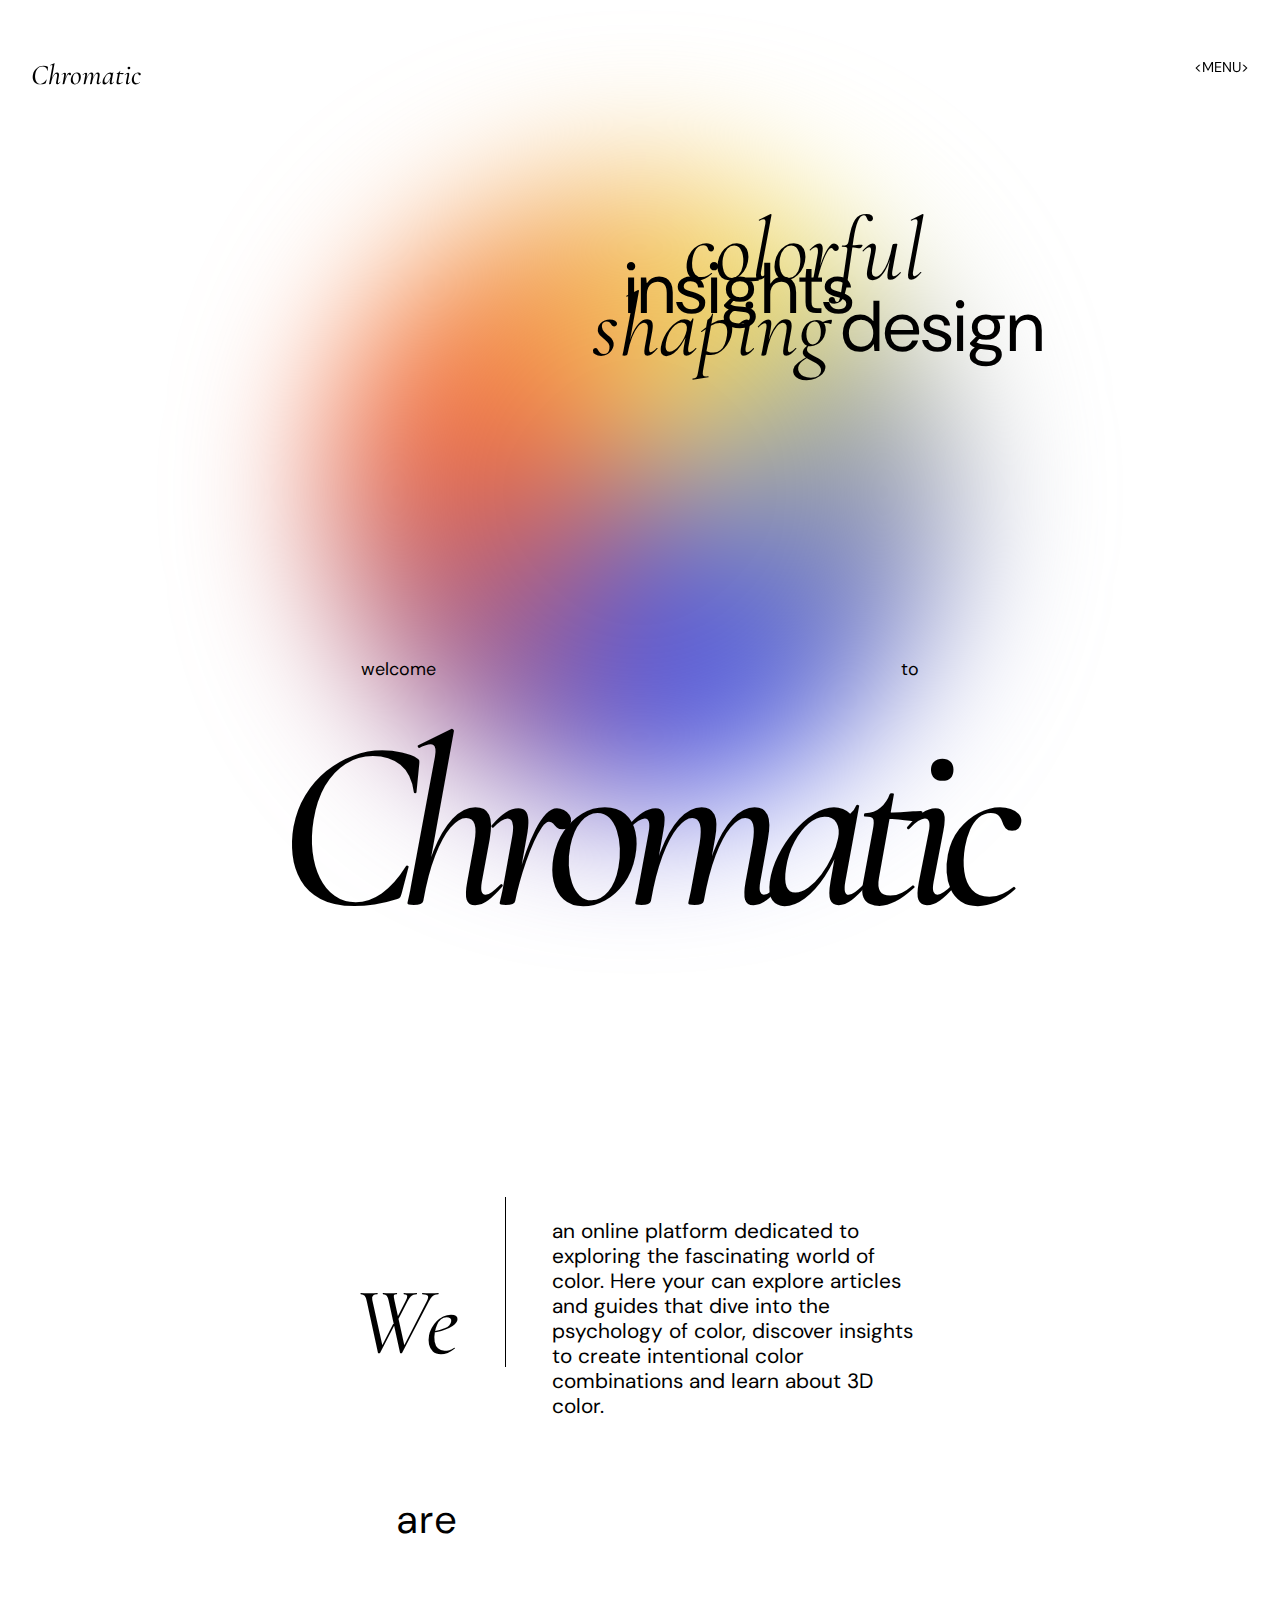
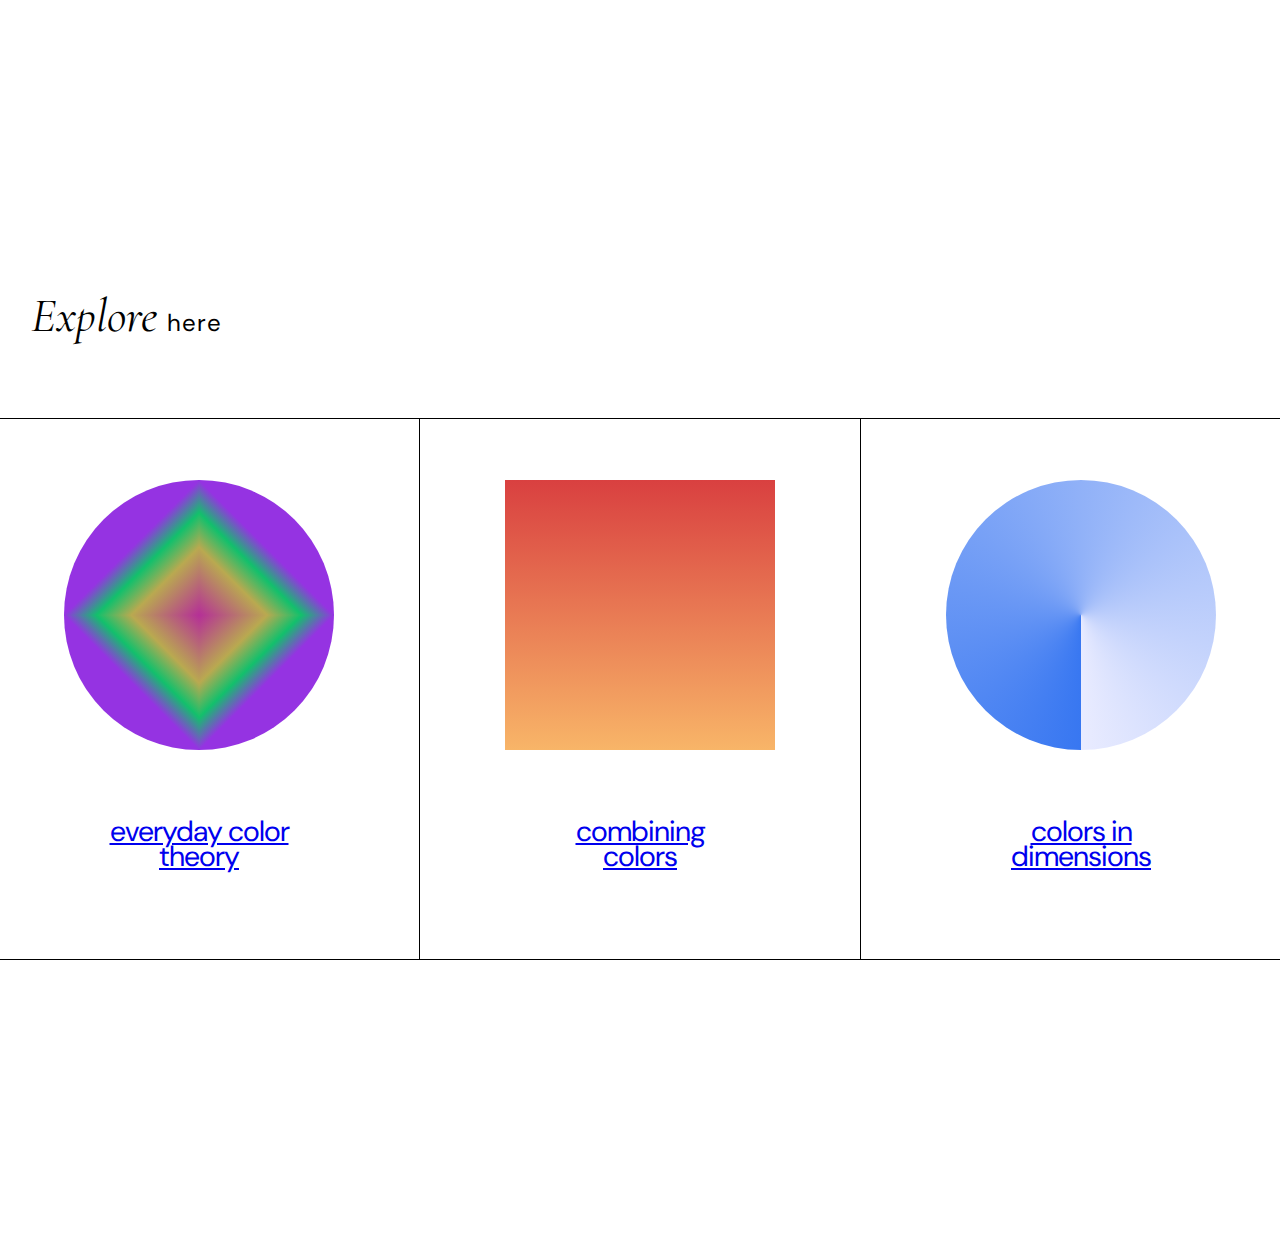
==== index.html @ 6d83342c "Second Article Styling & Fixing Names" ====
<!DOCTYPE html>
<html lang="en">
<head>
  <meta charset="UTF-8"/>
  <meta name="viewport" content="width=device-width, initial-scale=1"/>
  <link href="https://typography-interaction-2324.github.io/assets/reset.css" rel="stylesheet">
  <link href="style.css" rel="stylesheet"/>
  <title>Typography & Interaction</title>
</head>

<body>
	<main>
<!--STICKY HEADER-->	
		<header>
			<p>Chromatic</p>
<!--MENU BUTTON-->
			<p>&lt;MENU&gt;</p>
		</header>
<!--PAGE TITLE-->
		<h1>
    		<span>colorful</span>
    		<span>insights</span>
    		<span><span>shaping</span><span>design</span></span>
  		</h1>
<!--BACKGROUND DECORATION-->
		<section class="background-decoration">
			<div class="background-circle"></div>
		</section>
<!--BIG TITLE-->
		<div class="big-title">
			<p>welcome <span>to</span></p>
			<p>Chromatic</p>
		</div>
<!--PAGE INTRO-->
		<section class="intro-container">
  			<div class="intro-heading">
    			<p>We</p>
    			<p>are</p>
			</div>
  				<div class="intro-line"></div>
  			<div class="intro-text">
    			<p>an online platform dedicated to exploring the fascinating world of color. Here your can explore articles and guides that dive into the psychology of color, discover insights to create intentional color combinations and learn about 3D color.</p>
  			</div>
		</section>
<!--EXPLORE HERE-->
		<section>
			<div class="explore-heading">
				<p>Explore</p>
				<p>here</p>
			</div>
			<section class="article-big-box">
				<a href="read-theory.html">
				<div class="article-box">
					<div class="article1-decor"></div>
					<p>everyday color theory</p>
				</div>
				</a>
				<a href="read-combinations.html">
				<div class="article-box">
					<div class="article2-decor"></div>
					<p>combining colors</p>
				</div>
				</a>
				<a href="read-dimensions.html">
				<div class="article-box">
					<div class="article3-decor"></div>
					<p>colors in dimensions</p>
				</div>
				</a>
			</section>
		</section>
	</main>
</body>
</html>
---- style.css ----
@import url('https://fonts.googleapis.com/css2?family=Cormorant+Garamond:ital,wght@0,300;0,400;0,500;0,600;0,700;1,300;1,400;1,500;1,600;1,700&display=swap');
@import url('https://fonts.googleapis.com/css2?family=DM+Sans:ital,opsz,wght@0,9..40,300;0,9..40,400;0,9..40,500;0,9..40,600;1,9..40,300;1,9..40,400;1,9..40,500;1,9..40,600&display=swap');

/* VARIABLES */

/* FONT */
:root {
	--font-garamond: 'Cormorant Garamond', serif;
  --font-dm-sans: 'DM Sans', sans-serif;
}

/* FONT DETAILS */
:root {
  --black: #000;
  --headerfont-size: 3em;
  --smalltitle-font-size: 2.8em;
  --article-font-size: 1.8em;
}

/* MARGINS */
:root {
  --margin-top: 50px;
  --margin-bottom: 50px;
  --margin-left: 23px;
  --margin-right: 23px;
  }


/* HEADER ELEMENTS */
header{
  display: flex;
  justify-content: space-between;
  padding-top: 20px;
  padding-bottom: 20px;
  padding-left: var(--margin-left);
  padding-right: var(--margin-right);
  align-items: center;
  position: sticky;
  top: 0;
  z-index: 10000;
}

header p:first-child {
  font-family: var(--font-garamond);
  font-weight: 500;
  font-style: italic;
  font-size: calc(0.6 * var(--headerfont-size));
  margin-bottom: -5px;
}

header p:nth-child(2) {
  font-family: var(--font-dm-sans);
  font-weight: 400;
  font-size: calc(0.3 * var(--headerfont-size));
  margin-bottom: -5px;
}

/* SMALL TITLE */
h1{
  margin-top: calc(2.5 * var(--margin-top));
  padding-right: 18%;
  line-height: 38px;
}

h1 span {
  display: flex;
  flex-direction: row-reverse;
  justify-content: flex-start;
}

h1 span:nth-child(1){
  font-family: var(--font-garamond);
  font-weight: 400;
  font-style: italic;
  font-size: var(--smalltitle-font-size);
  margin-right: 120px;
}

h1 span:nth-child(2){
  font-family: var(--font-dm-sans);
  font-weight: 400;
  font-size: calc(0.8 * var(--smalltitle-font-size));
  margin-right: 190px;
}

h1 span:nth-child(3) {
  display: flex;
  align-items: center;
  flex-direction: row;
  justify-content: flex-end
}

h1 span:nth-child(3) span:nth-child(1){
  margin-right: 0px;
}

h1 span:nth-child(3) span:nth-child(2){
  margin-right: 0px;
  margin-left: 10px;
}

/* BACKGROUND DECORATION */
.background-decoration {
  display: flex;
  align-items: center;
  justify-content: center;
  margin-top: -190px;
}

.background-circle{
  background: conic-gradient(
    from 45deg at 50% 50%, 
    #BEC193,    
    #4A57E6,                
    #F36A3F,                             
    #F2F06D                 
  );
  height: 70vmin; 
  border-radius: 50%; 
  width: 70vmin;
  filter: blur(8vmin); 
  z-index: -100000;
}

/* BIG TITLE */
.big-title {
  display: flex;
  flex-direction: column;
  align-items: center;
  justify-content: center;
  margin-top: -150px;
}

.big-title p {
  font-family: var(--font-dm-sans);
  font-weight: 400;
  font-size: calc(0.4 * var(--smalltitle-font-size));
  text-align: center; 
  margin: 0;
}

.big-title p:nth-child(1) {
  letter-spacing: 0px;
  margin-left: 0; 
}

.big-title p span {
  margin-left: 460px; 
}

.big-title p:nth-child(2) {
  font-family: var(--font-garamond);
  font-weight: 500;
  font-style: italic;
  letter-spacing: -20px; 
  font-size: calc(5 * var(--headerfont-size)); 
  text-align: center; 
}

/* PAGE INTRO */

.intro-container {
  display: flex;
  flex-direction: row;
  align-items: flex-start;
  justify-content: center;
  margin-top: calc(4.5 * var(--margin-top));
  margin-bottom: calc(5 * var(--margin-top));
}

.intro-heading {
  display: flex;
  justify-content: center;
  flex-direction: column;
  align-items: flex-end;
  line-height: 60px;
}

.intro-heading p:nth-child(1) {
  font-family: var(--font-garamond);
  font-weight: 400;
  font-style: italic;
  font-size: 6em;
}

.intro-heading p:nth-child(2) {
  font-family: var(--font-dm-sans);
  font-weight: 400;
  font-size: 2.5em;
  letter-spacing: 3px;
}

.intro-line {
  border-left: 1px solid black;
  height: 170px; 
  margin-left: calc(2 * var(--margin-left)); 
}

.intro-text {
  font-family: var(--font-dm-sans);
  font-weight: 400;
  font-size: 1.3em;
  line-height: 25px;
  margin-left: calc(2 * var(--margin-left)); 
  width: 376px;
}

/* EXPLORE HERE */

.explore-heading {
  display: flex;
  justify-content: flex-start;
  flex-direction: row;
  align-items: baseline;
  margin-left: var(--margin-left);
}

.explore-heading p:nth-child(1) {
  font-family: var(--font-garamond);
  font-weight: 400;
  font-style: italic;
  font-size: 3em;
}

.explore-heading p:nth-child(2) {
  font-family: var(--font-dm-sans);
  font-weight: 400;
  font-size: 1.5em;
  letter-spacing: 1px;
  padding-left: 10px;
}


/* ARTICLE BOXES */

.article-big-box{
  display: flex; 
  flex-direction: row; 
  align-items: center; 
  justify-content: center;
  margin-top: calc(0.5 * var(--margin-top));
  margin-bottom: calc(5.5 * var(--margin-top));
}

.article-box {
  display: flex; 
  flex-direction: column; 
  align-items: center; 
  justify-content: center;
  text-align: center;
  padding: 20px;
  width: 400px;
  height: 500px;
  overflow: hidden;
  border: 1px solid #000;
  border-left: none;
}

a:nth-child(1) .article-box {
  border-left: 1px solid #000;
}

.article-box p {
  font-family: var(--font-dm-sans);
  font-weight: 400;
  font-size: var(--article-font-size);
  letter-spacing: -1px;
  line-height: 25px;
  width: 50%;
  padding-top: 40px;
}

.article-box:hover {
  background-color: #000000; 
  z-index: -1000000;
}
.article-box:hover p {
  color: white;
}

.article1-decor{
  background:
  linear-gradient(to bottom right,#B52F97 0%, #B9A950 25.23%, #12C06C 38%, #9533E2 50%) bottom right,
  linear-gradient(to bottom left, #B52F97 0%, #B9A950 25.23%, #12C06C 38%, #9533E2 50%) bottom left,
  linear-gradient(to top left,    #B52F97 0%, #B9A950 25.23%, #12C06C 38%, #9533E2 50%) top left,
  linear-gradient(to top right,   #B52F97 0%, #B9A950 25.23%, #12C06C 38%, #9533E2 50%) top right;        
  height: 30vmin; 
  width: 30vmin;
  border-radius: 50%; 
  background-size:50.1% 50.1%;
  background-repeat:no-repeat;
}

.article2-decor{
  background:
  linear-gradient(to bottom, #D94040, #f8b568);       
  height: 30vmin; 
  width: 30vmin;
}

.article3-decor{
  background: conic-gradient(
    from 180deg at 50% 50%, 
    #3877F1,                                
    #949fff34                 
  );     
  height: 30vmin; 
  width: 30vmin;
  border-radius: 50%; 
}
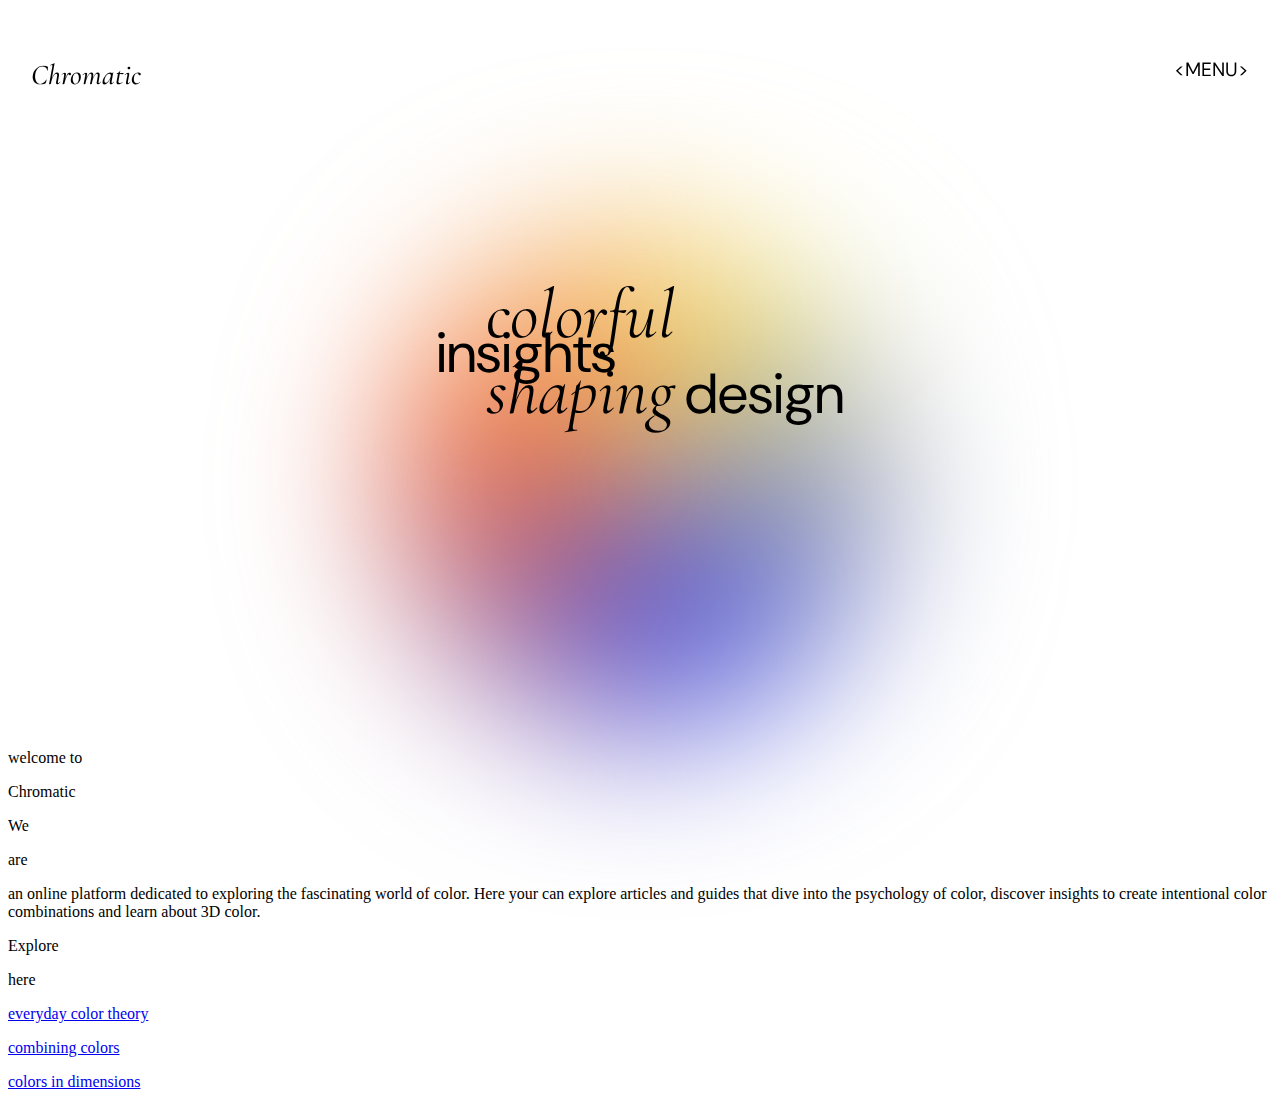
==== commit bf853b45: "Mobile Homepage Circle" ====
--- a/index.html
+++ b/index.html
@@ -5,6 +5,7 @@
   <meta name="viewport" content="width=device-width, initial-scale=1"/>
   <link href="https://typography-interaction-2324.github.io/assets/reset.css" rel="stylesheet">
   <link href="style.css" rel="stylesheet"/>
+  <link href="website-common.css" rel="stylesheet"/>
   <title>Typography & Interaction</title>
 </head>
 
@@ -18,9 +19,11 @@
 		</header>
 <!--PAGE TITLE-->
 		<h1>
-    		<span>colorful</span>
-    		<span>insights</span>
-    		<span><span>shaping</span><span>design</span></span>
+			<div class="smalltitle-container">
+    		<span class="text-colorful">colorful</span>
+    		<span class="text-insights">insights</span>
+    		<span><span class="text-shaping">shaping</span><span class="text-design">design</span></span>
+			</div>
   		</h1>
 <!--BACKGROUND DECORATION-->
 		<section class="background-decoration">
--- a/style.css
+++ b/style.css
@@ -1,6 +1,3 @@
-@import url('https://fonts.googleapis.com/css2?family=Cormorant+Garamond:ital,wght@0,300;0,400;0,500;0,600;0,700;1,300;1,400;1,500;1,600;1,700&display=swap');
-@import url('https://fonts.googleapis.com/css2?family=DM+Sans:ital,opsz,wght@0,9..40,300;0,9..40,400;0,9..40,500;0,9..40,600;1,9..40,300;1,9..40,400;1,9..40,500;1,9..40,600&display=swap');
-
 /* VARIABLES */
 
 /* FONT */
@@ -11,9 +8,7 @@
 
 /* FONT DETAILS */
 :root {
-  --black: #000;
-  --headerfont-size: 3em;
-  --smalltitle-font-size: 2.8em;
+  --smalltitle-font-size: 2.2em;
   --article-font-size: 1.8em;
 }
 
@@ -26,85 +21,46 @@
   }
 
 
-/* HEADER ELEMENTS */
-header{
+/* WEBSITE TITLE */
+h1{
   display: flex;
-  justify-content: space-between;
-  padding-top: 20px;
-  padding-bottom: 20px;
-  padding-left: var(--margin-left);
-  padding-right: var(--margin-right);
+  flex-direction: column;
+  margin-top: 15%;
+  line-height: 38px;
   align-items: center;
-  position: sticky;
-  top: 0;
-  z-index: 10000;
 }
 
-header p:first-child {
-  font-family: var(--font-garamond);
-  font-weight: 500;
-  font-style: italic;
-  font-size: calc(0.6 * var(--headerfont-size));
-  margin-bottom: -5px;
-}
-
-header p:nth-child(2) {
-  font-family: var(--font-dm-sans);
-  font-weight: 400;
-  font-size: calc(0.3 * var(--headerfont-size));
-  margin-bottom: -5px;
-}
-
-/* SMALL TITLE */
-h1{
-  margin-top: calc(2.5 * var(--margin-top));
-  padding-right: 18%;
-  line-height: 38px;
-}
-
-h1 span {
+.smalltitle-container {
   display: flex;
-  flex-direction: row-reverse;
+  flex-direction: column;
   justify-content: flex-start;
 }
 
-h1 span:nth-child(1){
+.text-colorful, .text-shaping{
   font-family: var(--font-garamond);
   font-weight: 400;
   font-style: italic;
   font-size: var(--smalltitle-font-size);
-  margin-right: 120px;
+  margin-left: 50px;
 }
 
-h1 span:nth-child(2){
+.text-insights, .text-design{
   font-family: var(--font-dm-sans);
   font-weight: 400;
   font-size: calc(0.8 * var(--smalltitle-font-size));
-  margin-right: 190px;
 }
 
-h1 span:nth-child(3) {
-  display: flex;
-  align-items: center;
-  flex-direction: row;
-  justify-content: flex-end
+.text-design{
+  margin-left: 10px;
 }
 
-h1 span:nth-child(3) span:nth-child(1){
-  margin-right: 0px;
-}
-
-h1 span:nth-child(3) span:nth-child(2){
-  margin-right: 0px;
-  margin-left: 10px;
-}
 
 /* BACKGROUND DECORATION */
 .background-decoration {
   display: flex;
   align-items: center;
   justify-content: center;
-  margin-top: -190px;
+  margin-top: -210px;
 }
 
 .background-circle{
@@ -115,196 +71,20 @@
     #F36A3F,                             
     #F2F06D                 
   );
-  height: 70vmin; 
+  width: clamp(300px,70vw,500px);
+  height: clamp(300px,70vw,500px); 
   border-radius: 50%; 
-  width: 70vmin;
-  filter: blur(8vmin); 
+  filter: blur(9vmin); 
   z-index: -100000;
+
+  animation: rotate 7s linear infinite;
 }
 
-/* BIG TITLE */
-.big-title {
-  display: flex;
-  flex-direction: column;
-  align-items: center;
-  justify-content: center;
-  margin-top: -150px;
+@keyframes rotate {
+  from {
+    transform: rotate(0deg);
+  }
+  to {
+    transform: rotate(360deg);
+  }
 }
-
-.big-title p {
-  font-family: var(--font-dm-sans);
-  font-weight: 400;
-  font-size: calc(0.4 * var(--smalltitle-font-size));
-  text-align: center; 
-  margin: 0;
-}
-
-.big-title p:nth-child(1) {
-  letter-spacing: 0px;
-  margin-left: 0; 
-}
-
-.big-title p span {
-  margin-left: 460px; 
-}
-
-.big-title p:nth-child(2) {
-  font-family: var(--font-garamond);
-  font-weight: 500;
-  font-style: italic;
-  letter-spacing: -20px; 
-  font-size: calc(5 * var(--headerfont-size)); 
-  text-align: center; 
-}
-
-/* PAGE INTRO */
-
-.intro-container {
-  display: flex;
-  flex-direction: row;
-  align-items: flex-start;
-  justify-content: center;
-  margin-top: calc(4.5 * var(--margin-top));
-  margin-bottom: calc(5 * var(--margin-top));
-}
-
-.intro-heading {
-  display: flex;
-  justify-content: center;
-  flex-direction: column;
-  align-items: flex-end;
-  line-height: 60px;
-}
-
-.intro-heading p:nth-child(1) {
-  font-family: var(--font-garamond);
-  font-weight: 400;
-  font-style: italic;
-  font-size: 6em;
-}
-
-.intro-heading p:nth-child(2) {
-  font-family: var(--font-dm-sans);
-  font-weight: 400;
-  font-size: 2.5em;
-  letter-spacing: 3px;
-}
-
-.intro-line {
-  border-left: 1px solid black;
-  height: 170px; 
-  margin-left: calc(2 * var(--margin-left)); 
-}
-
-.intro-text {
-  font-family: var(--font-dm-sans);
-  font-weight: 400;
-  font-size: 1.3em;
-  line-height: 25px;
-  margin-left: calc(2 * var(--margin-left)); 
-  width: 376px;
-}
-
-/* EXPLORE HERE */
-
-.explore-heading {
-  display: flex;
-  justify-content: flex-start;
-  flex-direction: row;
-  align-items: baseline;
-  margin-left: var(--margin-left);
-}
-
-.explore-heading p:nth-child(1) {
-  font-family: var(--font-garamond);
-  font-weight: 400;
-  font-style: italic;
-  font-size: 3em;
-}
-
-.explore-heading p:nth-child(2) {
-  font-family: var(--font-dm-sans);
-  font-weight: 400;
-  font-size: 1.5em;
-  letter-spacing: 1px;
-  padding-left: 10px;
-}
-
-
-/* ARTICLE BOXES */
-
-.article-big-box{
-  display: flex; 
-  flex-direction: row; 
-  align-items: center; 
-  justify-content: center;
-  margin-top: calc(0.5 * var(--margin-top));
-  margin-bottom: calc(5.5 * var(--margin-top));
-}
-
-.article-box {
-  display: flex; 
-  flex-direction: column; 
-  align-items: center; 
-  justify-content: center;
-  text-align: center;
-  padding: 20px;
-  width: 400px;
-  height: 500px;
-  overflow: hidden;
-  border: 1px solid #000;
-  border-left: none;
-}
-
-a:nth-child(1) .article-box {
-  border-left: 1px solid #000;
-}
-
-.article-box p {
-  font-family: var(--font-dm-sans);
-  font-weight: 400;
-  font-size: var(--article-font-size);
-  letter-spacing: -1px;
-  line-height: 25px;
-  width: 50%;
-  padding-top: 40px;
-}
-
-.article-box:hover {
-  background-color: #000000; 
-  z-index: -1000000;
-}
-.article-box:hover p {
-  color: white;
-}
-
-.article1-decor{
-  background:
-  linear-gradient(to bottom right,#B52F97 0%, #B9A950 25.23%, #12C06C 38%, #9533E2 50%) bottom right,
-  linear-gradient(to bottom left, #B52F97 0%, #B9A950 25.23%, #12C06C 38%, #9533E2 50%) bottom left,
-  linear-gradient(to top left,    #B52F97 0%, #B9A950 25.23%, #12C06C 38%, #9533E2 50%) top left,
-  linear-gradient(to top right,   #B52F97 0%, #B9A950 25.23%, #12C06C 38%, #9533E2 50%) top right;        
-  height: 30vmin; 
-  width: 30vmin;
-  border-radius: 50%; 
-  background-size:50.1% 50.1%;
-  background-repeat:no-repeat;
-}
-
-.article2-decor{
-  background:
-  linear-gradient(to bottom, #D94040, #f8b568);       
-  height: 30vmin; 
-  width: 30vmin;
-}
-
-.article3-decor{
-  background: conic-gradient(
-    from 180deg at 50% 50%, 
-    #3877F1,                                
-    #949fff34                 
-  );     
-  height: 30vmin; 
-  width: 30vmin;
-  border-radius: 50%; 
-}--- a/website-common.css
+++ b/website-common.css
@@ -0,0 +1,60 @@
+@import url('https://fonts.googleapis.com/css2?family=Cormorant+Garamond:ital,wght@0,300;0,400;0,500;0,600;0,700;1,300;1,400;1,500;1,600;1,700&display=swap');
+@import url('https://fonts.googleapis.com/css2?family=DM+Sans:ital,opsz,wght@0,9..40,300;0,9..40,400;0,9..40,500;0,9..40,600;1,9..40,300;1,9..40,400;1,9..40,500;1,9..40,600&display=swap');
+
+
+/* FONT */
+:root {
+	--font-garamond: 'Cormorant Garamond', serif;
+  --font-dm-sans: 'DM Sans', sans-serif;
+}
+
+/* MARGINS */
+:root {
+	--headerfont-size: 2.5em;
+  --margin-left: 23px;
+  --margin-right: 23px;
+}
+  
+  
+/* HEADER ELEMENTS */
+header{
+  display: flex;
+  justify-content: space-between;
+  padding-top: 20px;
+  padding-bottom: 20px;
+  padding-left: var(--margin-left);
+  padding-right: var(--margin-right);
+  align-items: center;
+  position: sticky;
+  top: 0;
+  z-index: 10000;
+}
+  
+header p:first-child {
+  font-family: var(--font-garamond);
+  font-weight: 500;
+  font-style: italic;
+  font-size: calc(0.6 * var(--headerfont-size));
+  margin-bottom: -5px;
+}
+  
+header p:nth-child(2) {
+  font-family: var(--font-dm-sans);
+  font-weight: 400;
+  font-size: calc(0.4 * var(--headerfont-size));
+  margin-bottom: -5px;
+}
+
+
+
+
+
+
+/* 850PX */
+@media screen and (min-width: 850px) {
+
+	:root {
+	--headerfont-size: 3em;
+	}
+
+}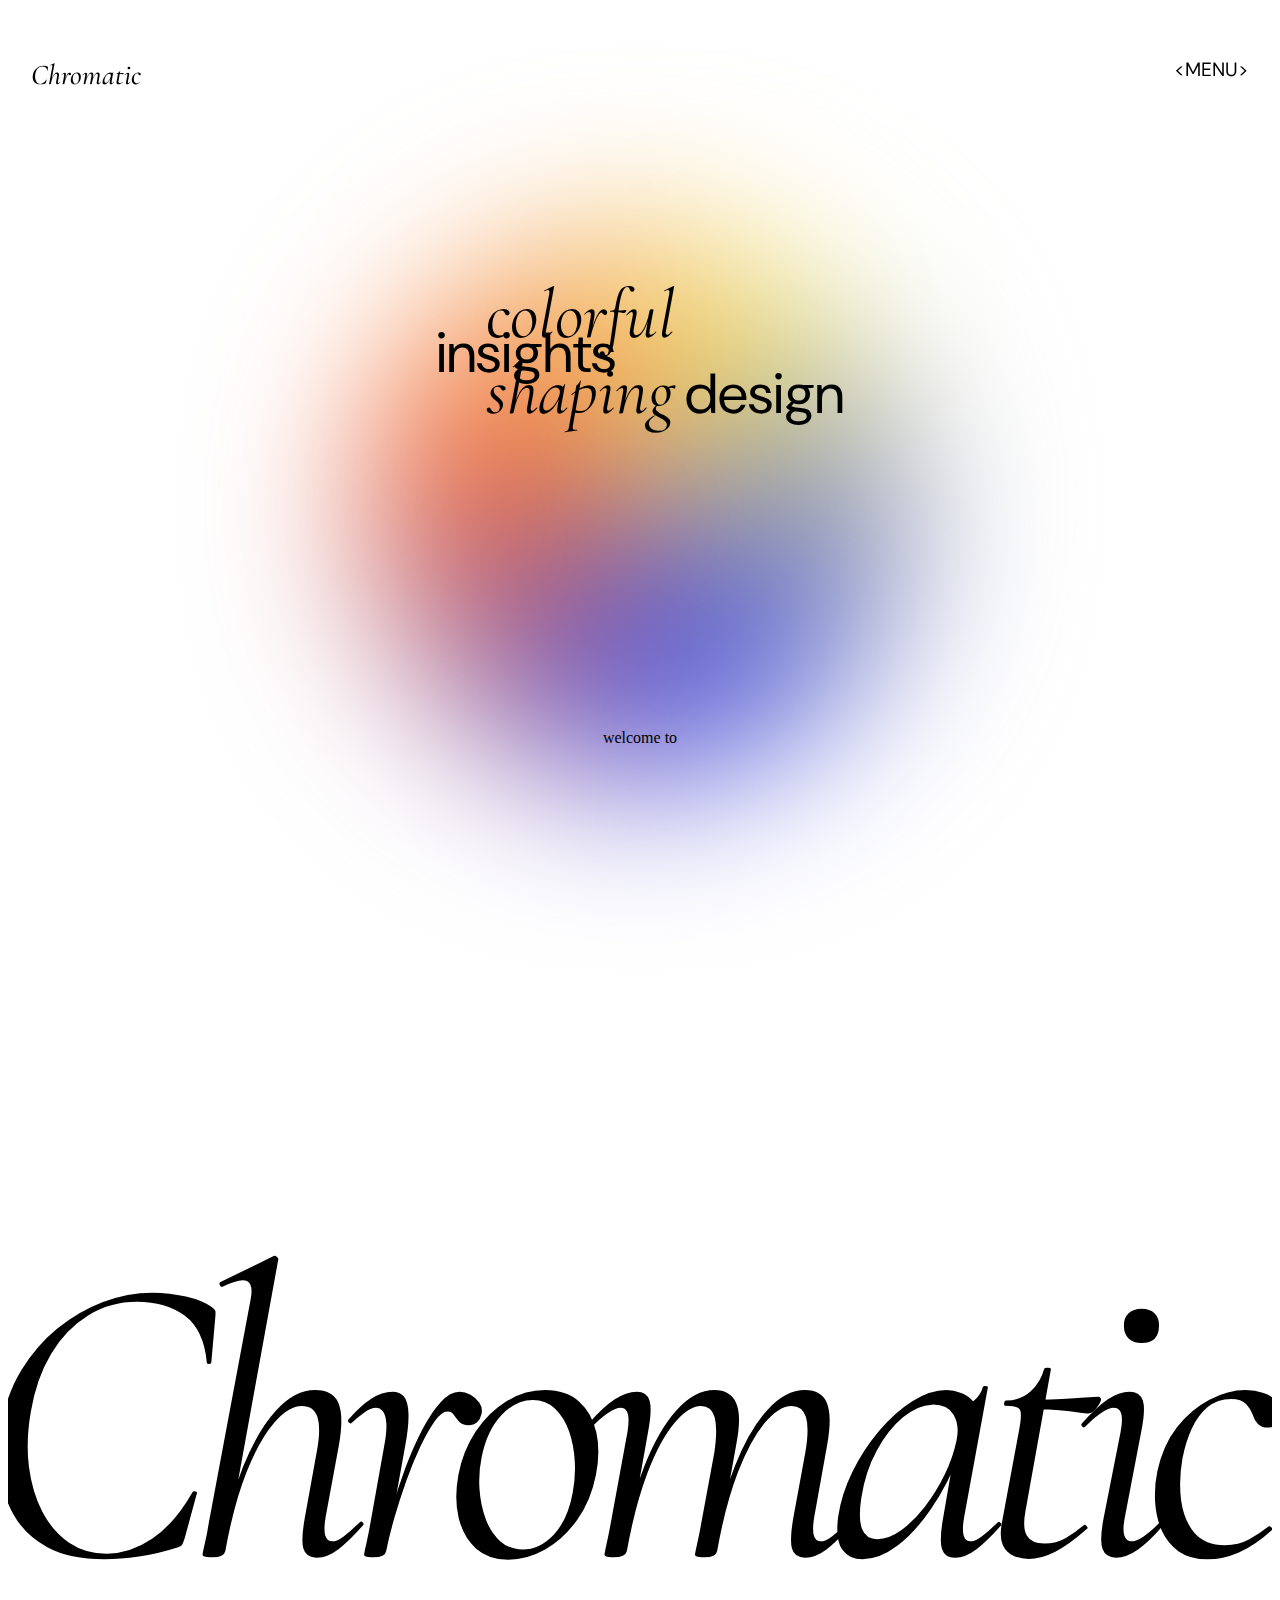
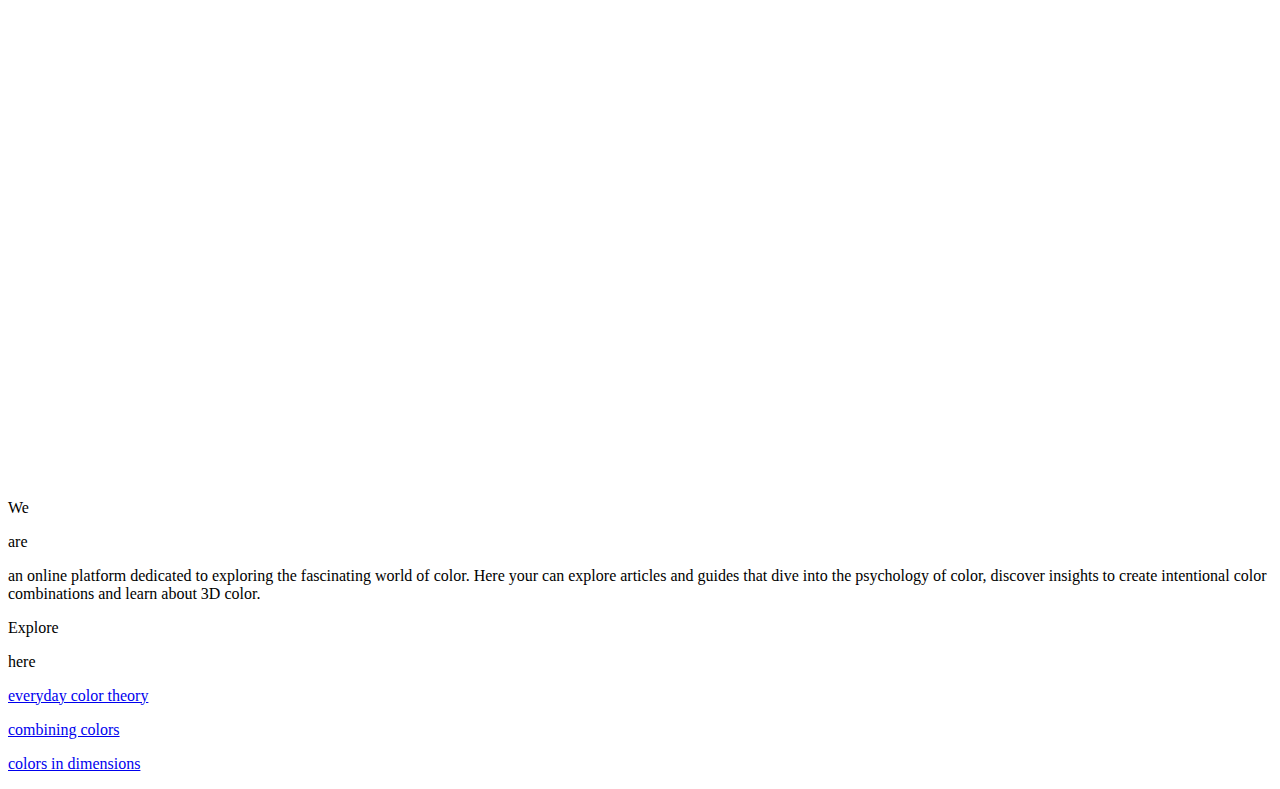
==== commit 4eb7bd10: "Big Title Homepage Responsive" ====
--- a/index.html
+++ b/index.html
@@ -30,9 +30,9 @@
 			<div class="background-circle"></div>
 		</section>
 <!--BIG TITLE-->
-		<div class="big-title">
+		<div class="big-title-container">
 			<p>welcome <span>to</span></p>
-			<p>Chromatic</p>
+			<p class="big-title">Chromatic</p>
 		</div>
 <!--PAGE INTRO-->
 		<section class="intro-container">
--- a/style.css
+++ b/style.css
@@ -18,6 +18,8 @@
   --margin-bottom: 50px;
   --margin-left: 23px;
   --margin-right: 23px;
+  --circle-margin-top: -210px;
+  --bigtitle-margin-top: -70px;
   }
 
 
@@ -60,7 +62,7 @@
   display: flex;
   align-items: center;
   justify-content: center;
-  margin-top: -210px;
+  margin-top: var(--circle-margin-top);
 }
 
 .background-circle{
@@ -71,8 +73,8 @@
     #F36A3F,                             
     #F2F06D                 
   );
-  width: clamp(300px,70vw,500px);
-  height: clamp(300px,70vw,500px); 
+  width: clamp(300px,70vw,550px);
+  height: clamp(300px,70vw,550px); 
   border-radius: 50%; 
   filter: blur(9vmin); 
   z-index: -100000;
@@ -88,3 +90,40 @@
     transform: rotate(360deg);
   }
 }
+
+/* BIG TITLE */
+.big-title-container {
+  display: flex;
+  flex-direction: column;
+  align-items: center;
+  justify-content: center;
+  overflow: hidden;
+  margin-top: var(--bigtitle-margin-top);
+}
+
+/* .big-title p {
+  font-family: var(--font-dm-sans);
+  font-weight: 400;
+  font-size: calc(0.4 * var(--smalltitle-font-size));
+  text-align: center; 
+  margin: 0;
+}
+
+.big-title p:nth-child(1) {
+  letter-spacing: 0px;
+  margin-left: 0; 
+}
+
+.big-title p span {
+  margin-left: 460px; 
+} */
+
+.big-title {
+  font-family: var(--font-garamond);
+  font-weight: 400;
+  font-style: italic;
+  font-size: 32.1vw;
+  letter-spacing: -0.07em;
+  text-align: center; 
+  text-indent: -0.12em;
+}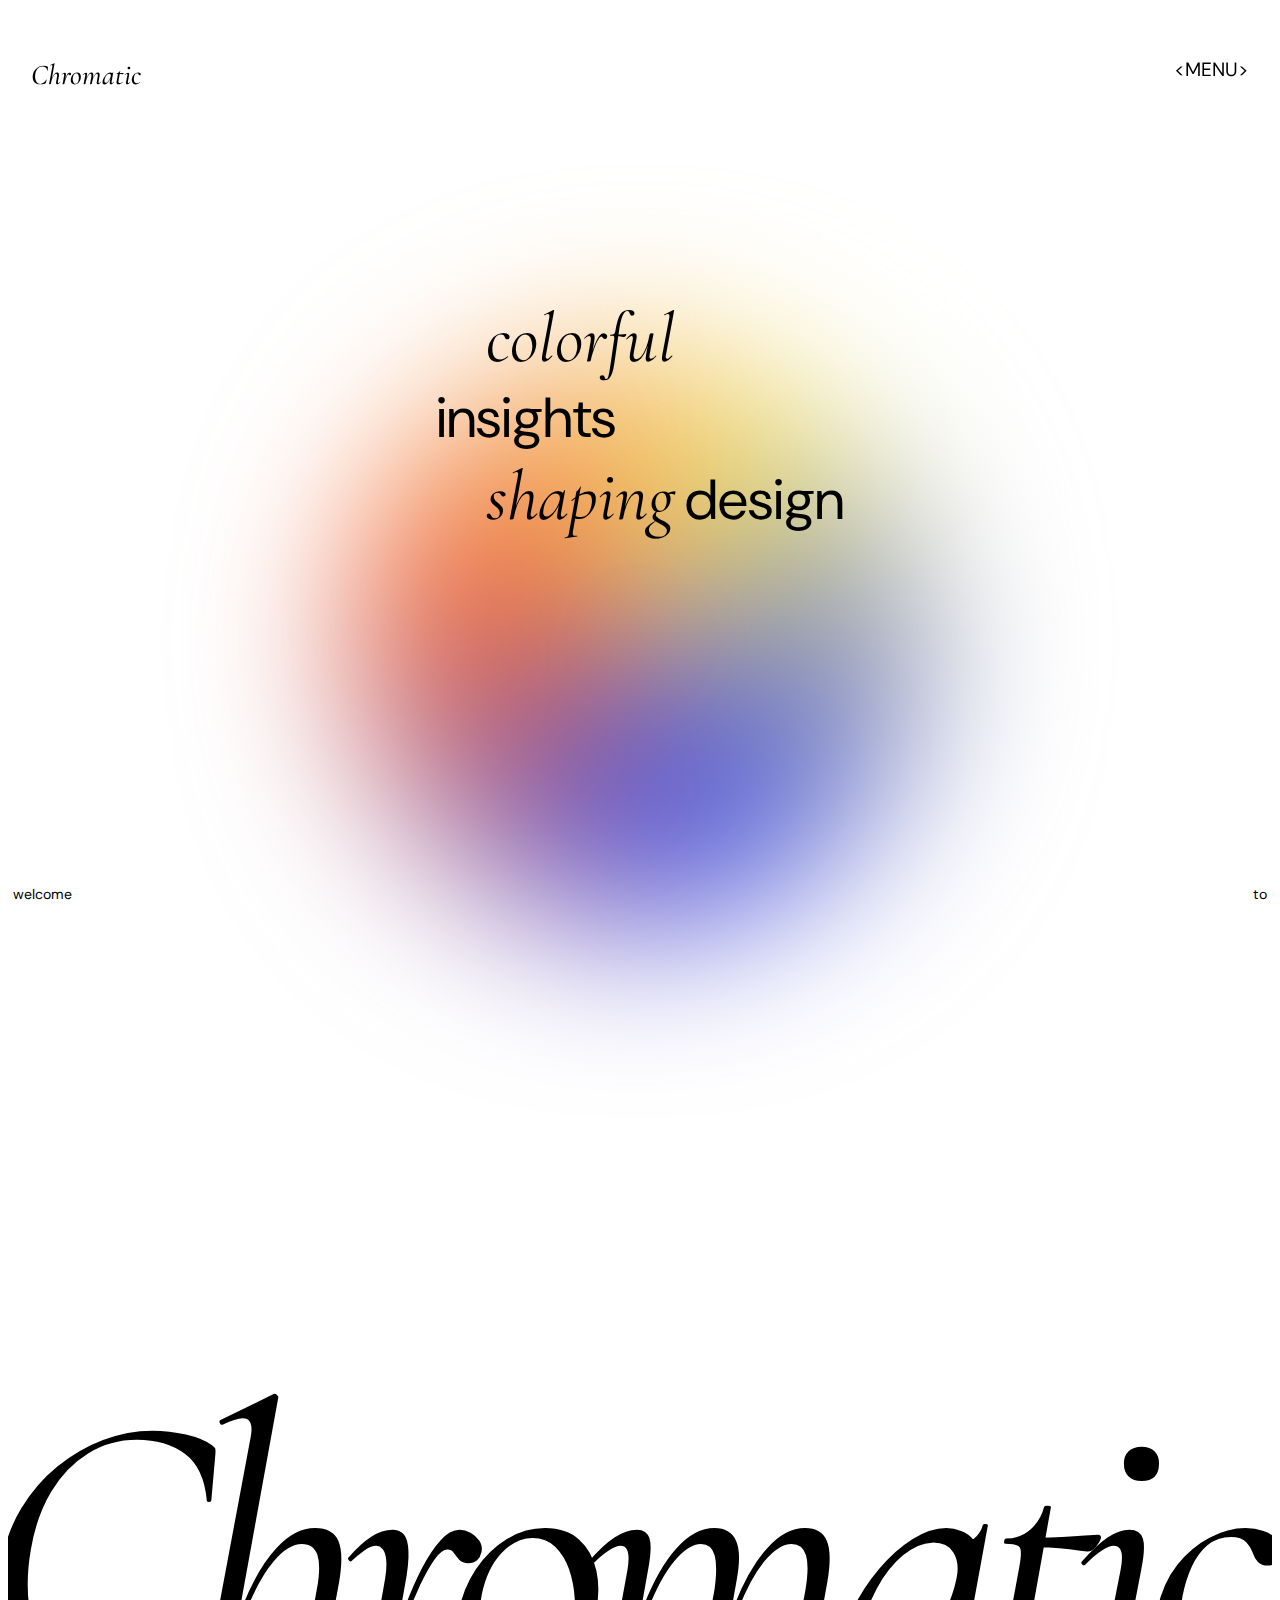
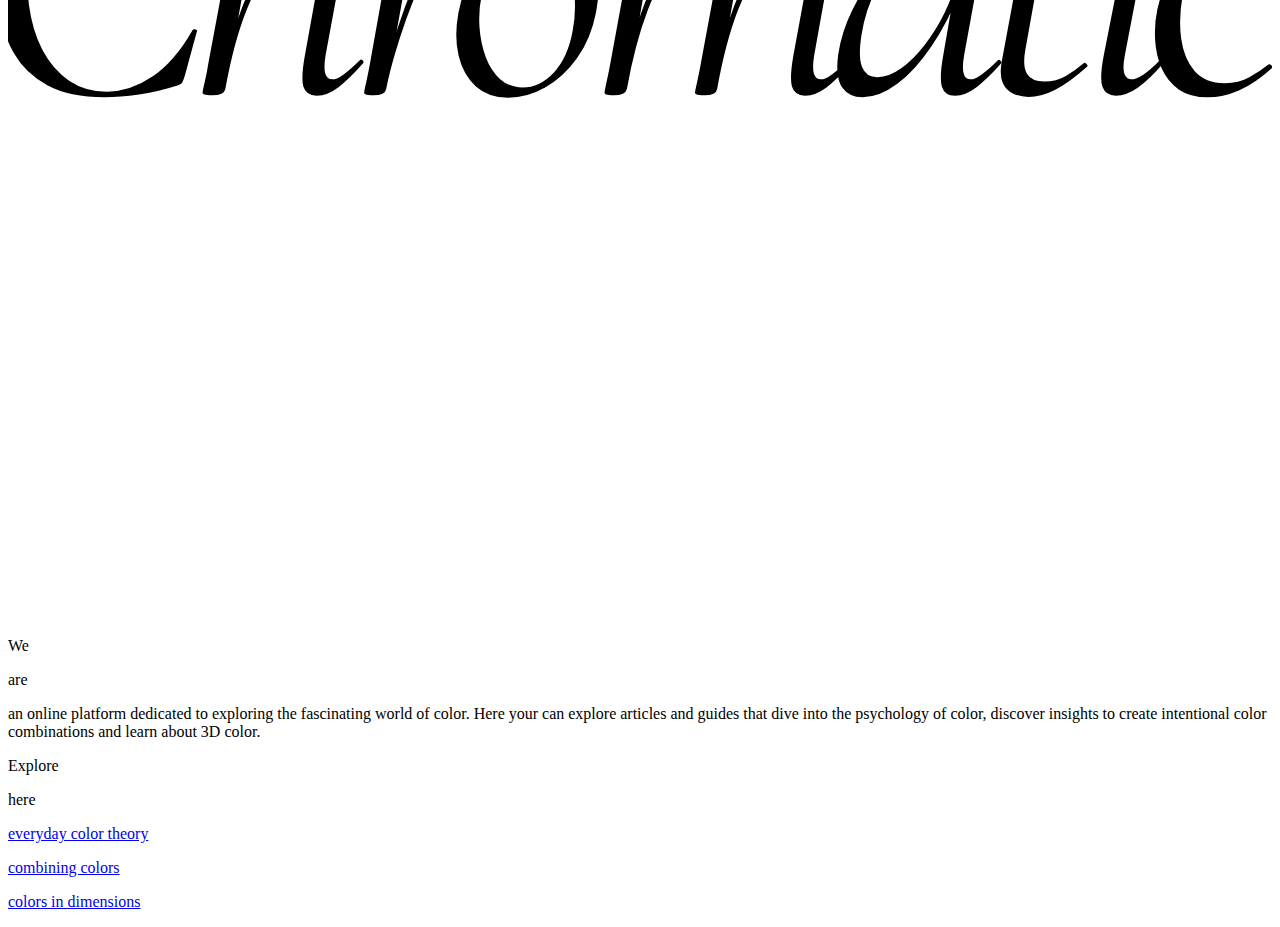
==== commit bafb1455: "Title Update" ====
--- a/index.html
+++ b/index.html
@@ -31,7 +31,10 @@
 		</section>
 <!--BIG TITLE-->
 		<div class="big-title-container">
-			<p>welcome <span>to</span></p>
+			<div class="sub-text">
+				<p>welcome</p>
+				<p>to</p>
+			</div>
 			<p class="big-title">Chromatic</p>
 		</div>
 <!--PAGE INTRO-->
--- a/style.css
+++ b/style.css
@@ -19,7 +19,7 @@
   --margin-left: 23px;
   --margin-right: 23px;
   --circle-margin-top: -210px;
-  --bigtitle-margin-top: -70px;
+  --bigtitle-margin-top: -60px;
   }
 
 
@@ -28,7 +28,6 @@
   display: flex;
   flex-direction: column;
   margin-top: 15%;
-  line-height: 38px;
   align-items: center;
 }
 
@@ -73,8 +72,8 @@
     #F36A3F,                             
     #F2F06D                 
   );
-  width: clamp(300px,70vw,550px);
-  height: clamp(300px,70vw,550px); 
+  width: clamp(300px,70vw,580px);
+  height: clamp(300px,70vw,580px); 
   border-radius: 50%; 
   filter: blur(9vmin); 
   z-index: -100000;
@@ -95,28 +94,10 @@
 .big-title-container {
   display: flex;
   flex-direction: column;
-  align-items: center;
   justify-content: center;
   overflow: hidden;
   margin-top: var(--bigtitle-margin-top);
 }
-
-/* .big-title p {
-  font-family: var(--font-dm-sans);
-  font-weight: 400;
-  font-size: calc(0.4 * var(--smalltitle-font-size));
-  text-align: center; 
-  margin: 0;
-}
-
-.big-title p:nth-child(1) {
-  letter-spacing: 0px;
-  margin-left: 0; 
-}
-
-.big-title p span {
-  margin-left: 460px; 
-} */
 
 .big-title {
   font-family: var(--font-garamond);
@@ -126,4 +107,15 @@
   letter-spacing: -0.07em;
   text-align: center; 
   text-indent: -0.12em;
+}
+
+.sub-text {
+  display: flex;
+  justify-content: space-between;
+  font-family: var(--font-dm-sans);
+  font-weight: 400;
+  font-size: calc(0.4 * var(--smalltitle-font-size));
+  margin-bottom: -16px;
+  margin-left: 5px;
+  margin-right: 5px;
 }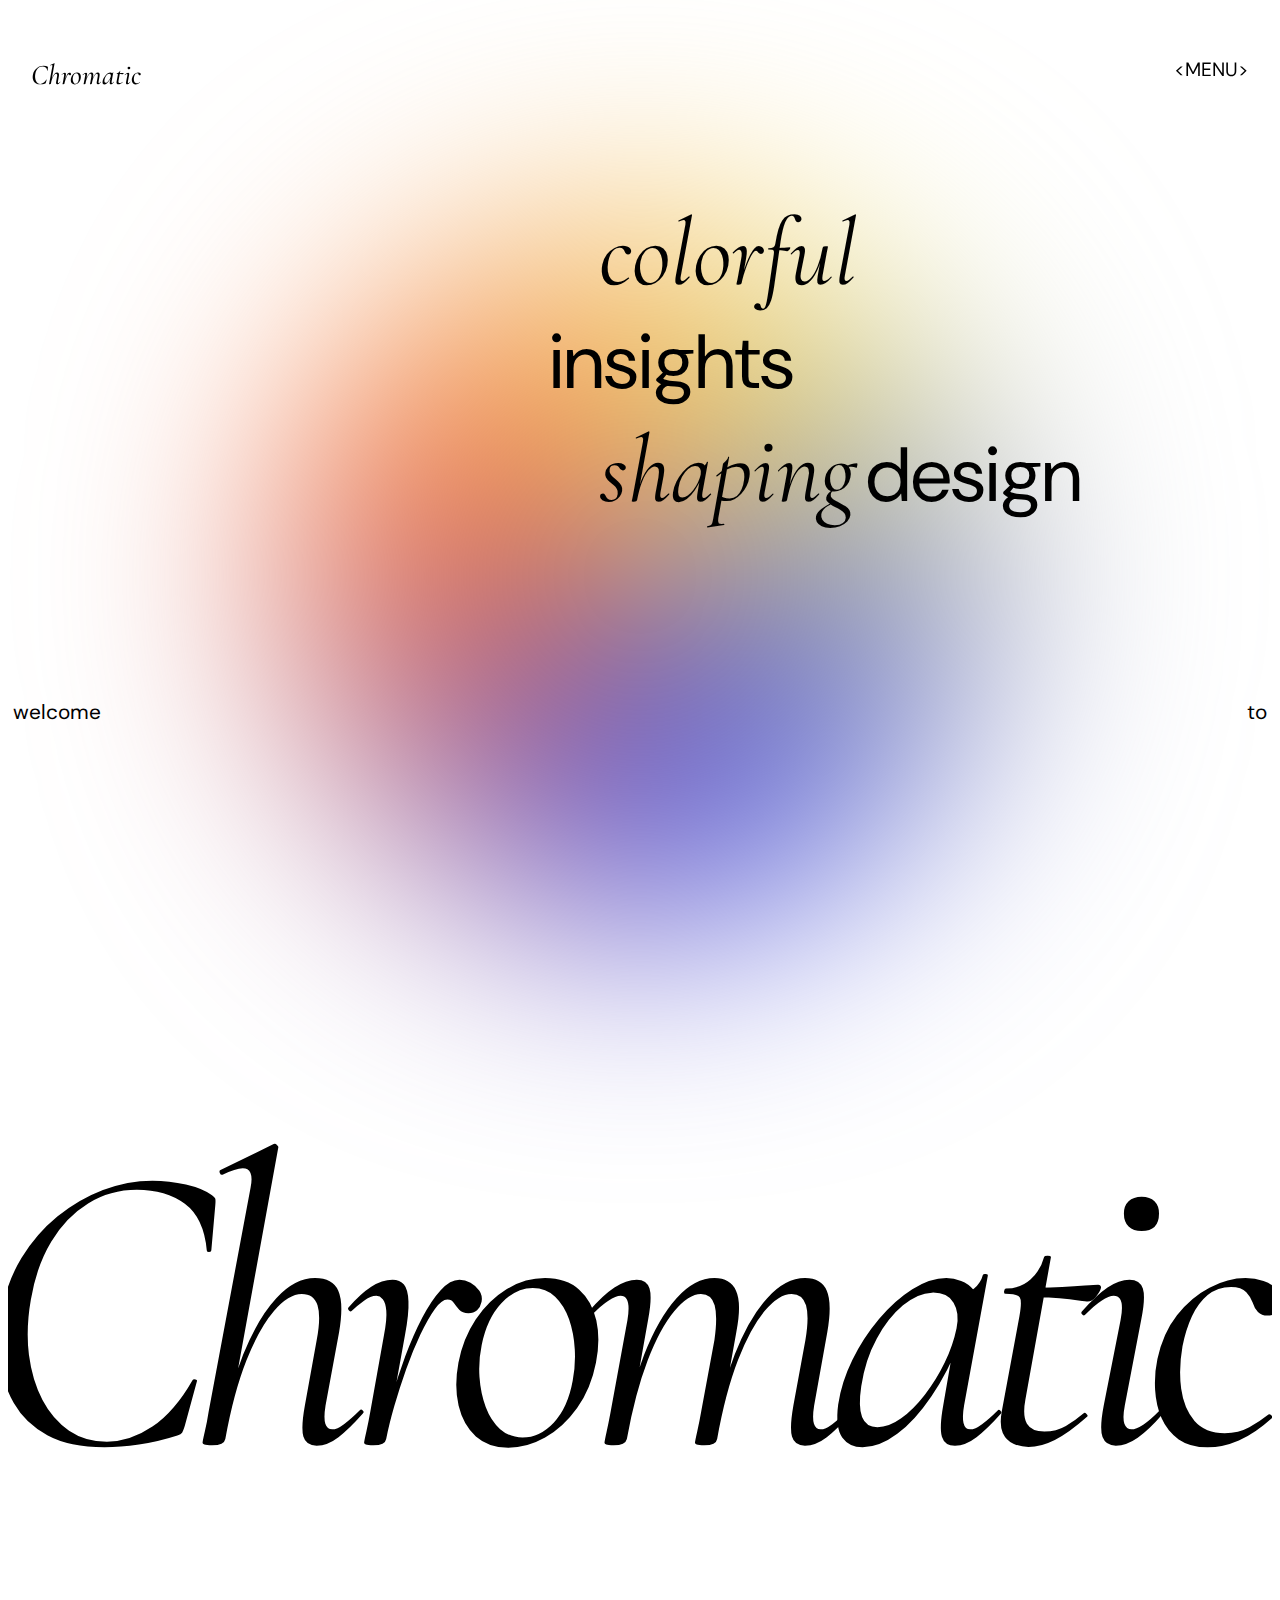
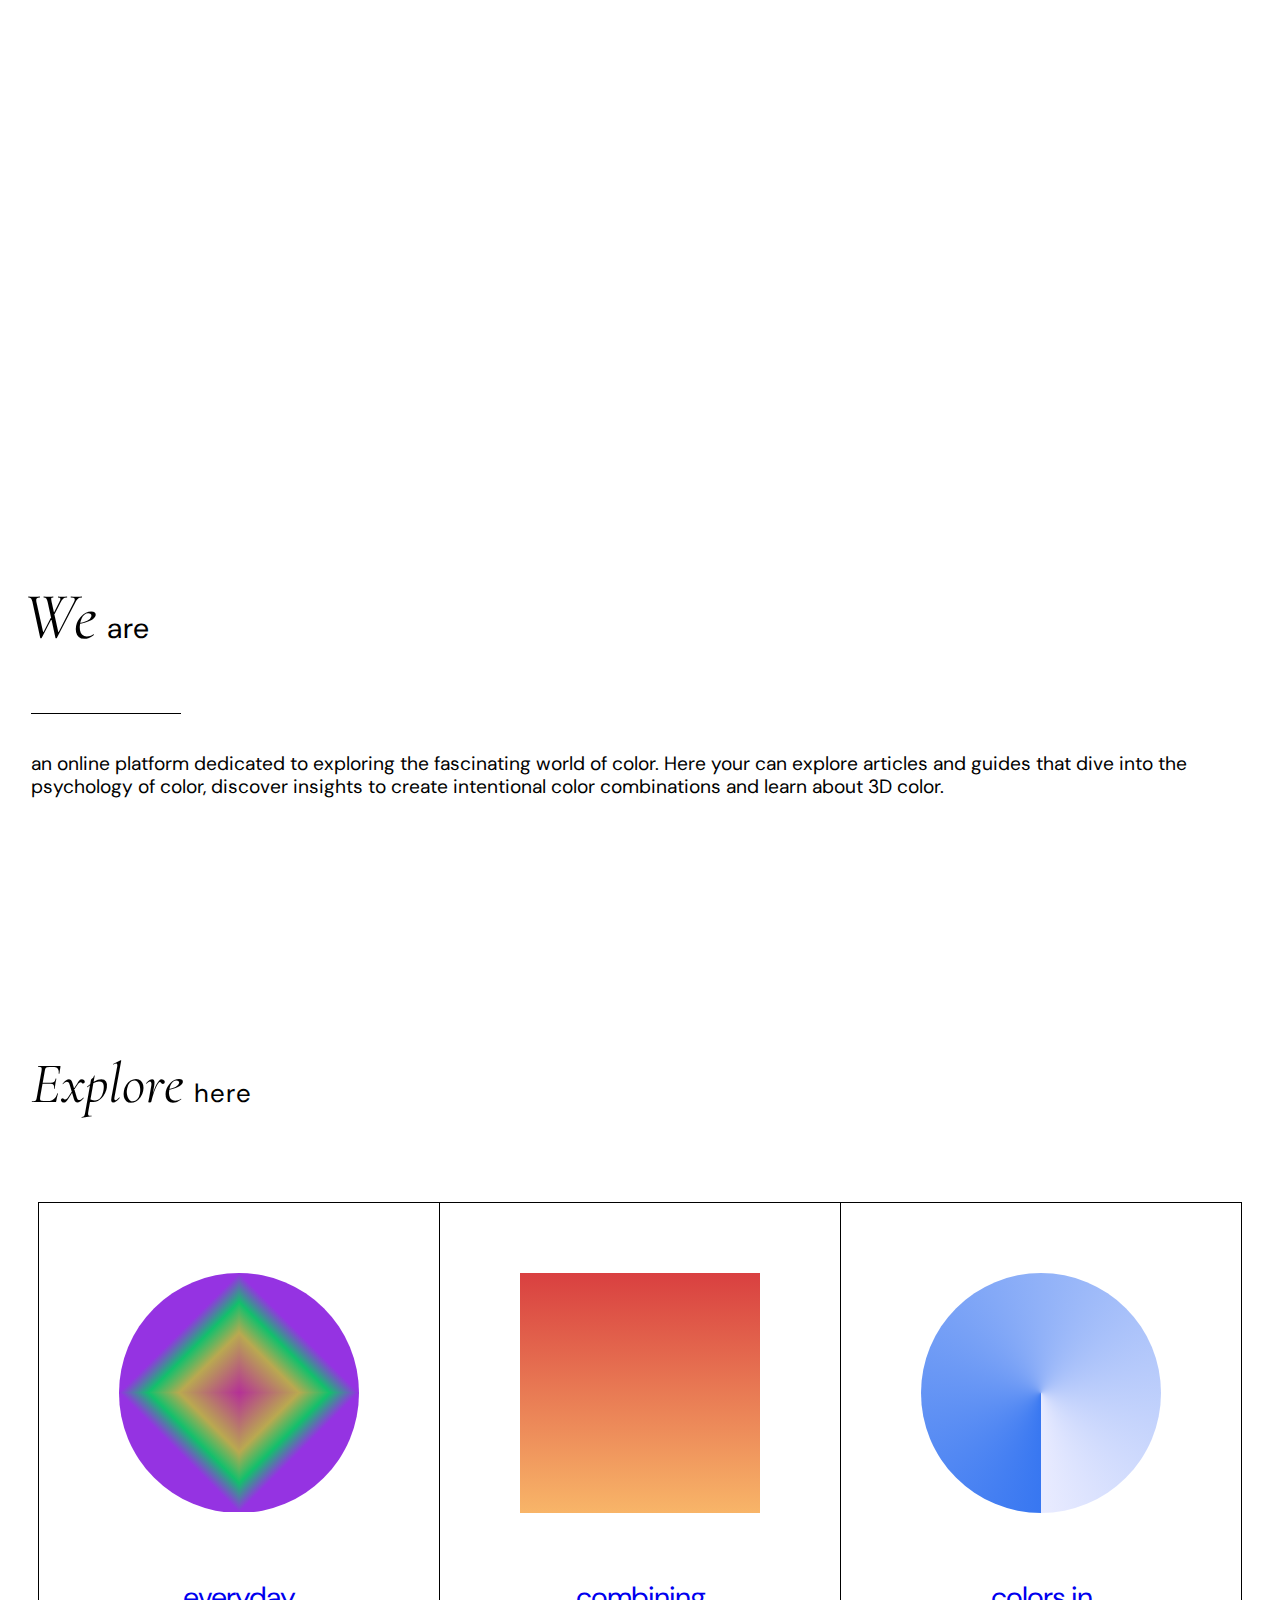
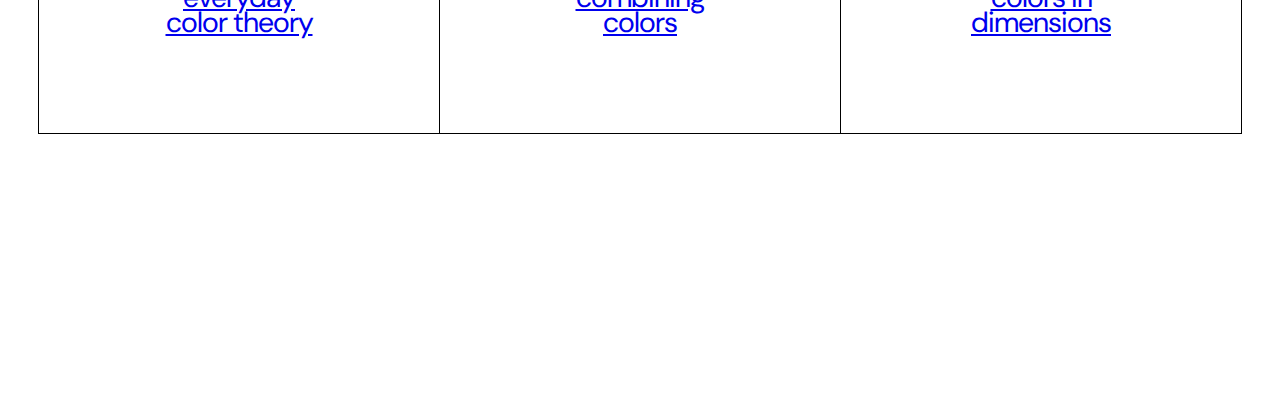
==== commit 7179a4d8: "Homepage media queries" ====
--- a/index.html
+++ b/index.html
@@ -58,19 +58,19 @@
 				<a href="read-theory.html">
 				<div class="article-box">
 					<div class="article1-decor"></div>
-					<p>everyday color theory</p>
+					<p>everyday <br> color theory</p>
 				</div>
 				</a>
 				<a href="read-combinations.html">
 				<div class="article-box">
 					<div class="article2-decor"></div>
-					<p>combining colors</p>
+					<p>combining <br> colors</p>
 				</div>
 				</a>
 				<a href="read-dimensions.html">
 				<div class="article-box">
 					<div class="article3-decor"></div>
-					<p>colors in dimensions</p>
+					<p>colors in <br> dimensions</p>
 				</div>
 				</a>
 			</section>
--- a/style.css
+++ b/style.css
@@ -8,8 +8,11 @@
 
 /* FONT DETAILS */
 :root {
-  --smalltitle-font-size: 2.2em;
-  --article-font-size: 1.8em;
+  --smalltitle-font-size: 2.3em;
+  --article-font-size: 1.6em;
+  --subtext-font-size: 0.8em;
+  --body-font-size: 1.2em;
+  --heading-font-size: 1.8em;
 }
 
 /* MARGINS */
@@ -18,8 +21,8 @@
   --margin-bottom: 50px;
   --margin-left: 23px;
   --margin-right: 23px;
-  --circle-margin-top: -210px;
-  --bigtitle-margin-top: -60px;
+  --circle-margin-top: -90%;
+  --bigtitle-margin-top: -40%;
   }
 
 
@@ -27,7 +30,7 @@
 h1{
   display: flex;
   flex-direction: column;
-  margin-top: 15%;
+  margin-top: 25%;
   align-items: center;
 }
 
@@ -35,11 +38,11 @@
   display: flex;
   flex-direction: column;
   justify-content: flex-start;
+  font-weight: 400;
 }
 
 .text-colorful, .text-shaping{
   font-family: var(--font-garamond);
-  font-weight: 400;
   font-style: italic;
   font-size: var(--smalltitle-font-size);
   margin-left: 50px;
@@ -47,7 +50,6 @@
 
 .text-insights, .text-design{
   font-family: var(--font-dm-sans);
-  font-weight: 400;
   font-size: calc(0.8 * var(--smalltitle-font-size));
 }
 
@@ -62,6 +64,8 @@
   align-items: center;
   justify-content: center;
   margin-top: var(--circle-margin-top);
+  overflow: hidden;
+  height: 160vw; 
 }
 
 .background-circle{
@@ -72,11 +76,12 @@
     #F36A3F,                             
     #F2F06D                 
   );
-  width: clamp(300px,70vw,580px);
-  height: clamp(300px,70vw,580px); 
+  width: clamp(300px,70vw,430px);
+  height: clamp(300px,70vw,430px); 
   border-radius: 50%; 
-  filter: blur(9vmin); 
+  filter: blur(8vmin); 
   z-index: -100000;
+  scale: 1.4;
 
   animation: rotate 7s linear infinite;
 }
@@ -114,8 +119,334 @@
   justify-content: space-between;
   font-family: var(--font-dm-sans);
   font-weight: 400;
-  font-size: calc(0.4 * var(--smalltitle-font-size));
+  font-size: var(--subtext-font-size);
   margin-bottom: -16px;
   margin-left: 5px;
   margin-right: 5px;
+}
+
+/* PAGE INTRO */
+
+.intro-container {
+  display: flex;
+  flex-direction: column;
+  align-items: flex-start;
+  margin-top: calc(3 * var(--margin-top));
+  margin-bottom: calc(3.5 * var(--margin-top));
+  margin-left: var(--margin-left);
+  margin-right: var(--margin-right);
+}
+
+.intro-heading {
+  display: flex;
+  justify-content: center;
+  flex-direction: row;
+  align-items: baseline;
+  line-height: 60px;
+}
+
+.intro-heading p:nth-child(1) {
+  font-family: var(--font-garamond);
+  font-weight: 400;
+  font-style: italic;
+  font-size: calc(2.3 * var(--heading-font-size));
+  text-indent: -0.12em;
+}
+
+.intro-heading p:nth-child(2) {
+  font-family: var(--font-dm-sans);
+  font-weight: 400;
+  font-size: var(--heading-font-size);
+  margin-left: 10px;
+  letter-spacing: 0.04em;
+}
+
+.intro-line {
+  border-bottom: 1px solid black;
+  width: 150px; 
+}
+
+.intro-text {
+  font-family: var(--font-dm-sans);
+  font-weight: 400;
+  font-size: var(--body-font-size);
+  line-height: 1.15;
+  margin-top: 20px;
+}
+
+
+/* EXPLORE HERE */
+
+.explore-heading {
+  display: flex;
+  justify-content: flex-start;
+  flex-direction: row;
+  align-items: baseline;
+  margin-left: var(--margin-left);
+}
+
+.explore-heading p:nth-child(1) {
+  font-family: var(--font-garamond);
+  font-weight: 400;
+  font-style: italic;
+  font-size: calc(2 * var(--heading-font-size));
+}
+
+.explore-heading p:nth-child(2) {
+  font-family: var(--font-dm-sans);
+  font-weight: 400;
+  font-size: calc(0.9 * var(--heading-font-size));
+  letter-spacing: 0.04em;
+  padding-left: 10px;
+}
+
+/* ARTICLE BOXES */
+
+.article-big-box{
+  display: flex; 
+  flex-direction: column; 
+  justify-content: center;
+  margin-top: calc(0.5 * var(--margin-top));
+  margin-bottom: calc(5.5 * var(--margin-top));
+  margin-left: var(--margin-left);
+  margin-right: var(--margin-right);
+}
+
+.article-box {
+  display: flex; 
+  flex-direction: row; 
+  align-items: center; 
+  justify-content: center;
+  padding: 20px;
+  overflow: hidden;
+  margin-left: auto;
+  margin-right: auto;
+  border: 1px solid #000;
+  border-top: none;
+}
+
+a:nth-child(1) .article-box {
+  border-top: 1px solid #000;
+}
+
+.article-box p {
+  font-family: var(--font-dm-sans);
+  font-weight: 400;
+  font-size: var(--article-font-size);
+  letter-spacing: -1px;
+  line-height: 25px;
+  padding-left: 1.5em;
+  text-align: left;
+}
+
+.article-box:hover {
+  background-color: #000000; 
+  z-index: -1000000;
+}
+.article-box:hover p {
+  color: white;
+}
+
+.article1-decor, .article2-decor, .article3-decor{
+  height: 120px; 
+  width: 120px;
+}
+
+.article1-decor{
+  background:
+  linear-gradient(to bottom right,#B52F97 0%, #B9A950 25.23%, #12C06C 38%, #9533E2 50%) bottom right,
+  linear-gradient(to bottom left, #B52F97 0%, #B9A950 25.23%, #12C06C 38%, #9533E2 50%) bottom left,
+  linear-gradient(to top left,    #B52F97 0%, #B9A950 25.23%, #12C06C 38%, #9533E2 50%) top left,
+  linear-gradient(to top right,   #B52F97 0%, #B9A950 25.23%, #12C06C 38%, #9533E2 50%) top right;        
+  border-radius: 50%; 
+  background-size: 50.1% 50.1%;
+  background-repeat:no-repeat;
+}
+
+.article2-decor{
+  background:
+  linear-gradient(to bottom, #D94040, #f8b568);       
+}
+
+.article3-decor{
+  background: conic-gradient(
+    from 180deg at 50% 50%, 
+    #3877F1,                                
+    #949fff34                 
+  );     
+  border-radius: 50%; 
+}
+
+
+
+
+@media screen and (min-width: 500px) {
+
+  :root {
+    --smalltitle-font-size: 2.6em;
+    --subtext-font-size: 1em;
+    --heading-font-size: 1.8em;
+    --body-font-size: 1.2em;
+    --article-font-size: 1.8em;
+  }
+
+}
+
+
+
+@media screen and (min-width: 620px) {
+
+  :root {
+    --smalltitle-font-size: 3em;
+    --subtext-font-size: 1.2em;
+    --heading-font-size: 1.8em;
+    --body-font-size: 1.2em;
+    --article-font-size: 1.8em;
+    --bigtitle-margin-top: -50%;
+  }
+
+}
+
+@media screen and (min-width: 695px) {
+
+  :root {
+    --bigtitle-margin-top: -55%;
+  }
+
+}
+
+
+
+@media screen and (min-width: 764px) {
+
+  :root {
+    --bigtitle-margin-top: -60%;
+    --circle-margin-top: -85%;
+    --subtext-font-size: 1.3em;
+  }
+
+  h1 {
+    margin-top: 17%;
+  }
+
+  .sub-text{
+    margin-bottom: -45px;
+  }
+
+  .article-big-box{
+    display: flex; 
+    flex-direction: row; 
+  }
+
+
+  .article-box {
+    flex-direction: column;
+    border: 1px solid #000;
+    border-left: none;
+    width: clamp(239px, 30vw, 360px);
+    height: 315px;
+  }
+
+  a:nth-child(1) .article-box {
+    border-left: 1px solid #000;
+  }
+
+  .article-box p {
+    text-align: center;
+    padding-left: 0;
+    padding-top: 1.5em;
+  }
+
+  .article1-decor, .article2-decor, .article3-decor{
+    height: 160px; 
+    width: 160px;
+  }
+
+}
+
+@media screen and (min-width: 855px) {
+
+  :root {
+    --bigtitle-margin-top: -60%;
+    --circle-margin-top: -90%;
+  }
+
+  h1 {
+    margin-top: 14%;
+  }
+
+}
+
+
+@media screen and (min-width: 920px) {
+
+  :root {
+    --bigtitle-margin-top: -65%;
+    --circle-margin-top: -85%;
+  }
+
+  h1 {
+    margin-top: 12%;
+    align-items: flex-end;
+    margin-right: 9%;
+  }
+
+  .sub-text{
+    margin-bottom: -65px;
+  }
+
+  .article1-decor, .article2-decor, .article3-decor{
+    height: 190px; 
+    width: 190px;
+  }
+
+  .article-box {
+    height: 390px;
+  }
+
+}
+
+@media screen and (min-width: 1000px) {
+  :root {
+    --bigtitle-margin-top: -69%;
+    --circle-margin-top: -76%;
+  }
+
+  h1 {
+    margin-top: 10%;
+    margin-right: 9%;
+  }
+}
+
+
+@media screen and (min-width: 1045px) {
+
+  .background-circle{
+    scale: 1.65; 
+  }
+
+  .sub-text{
+    margin-bottom: -95px;
+  }
+
+  .article1-decor, .article2-decor, .article3-decor{
+    height: 240px; 
+    width: 240px;
+  }
+
+  .article-box {
+    height: 490px;
+  }
+}
+
+@media screen and (min-width: 1148px) {
+  :root {
+    --bigtitle-margin-top: -73%;
+    --circle-margin-top: -79%;
+  }
+
+  h1 {
+    margin-top: 7%;
+    margin-right: 15%;
+  }
 }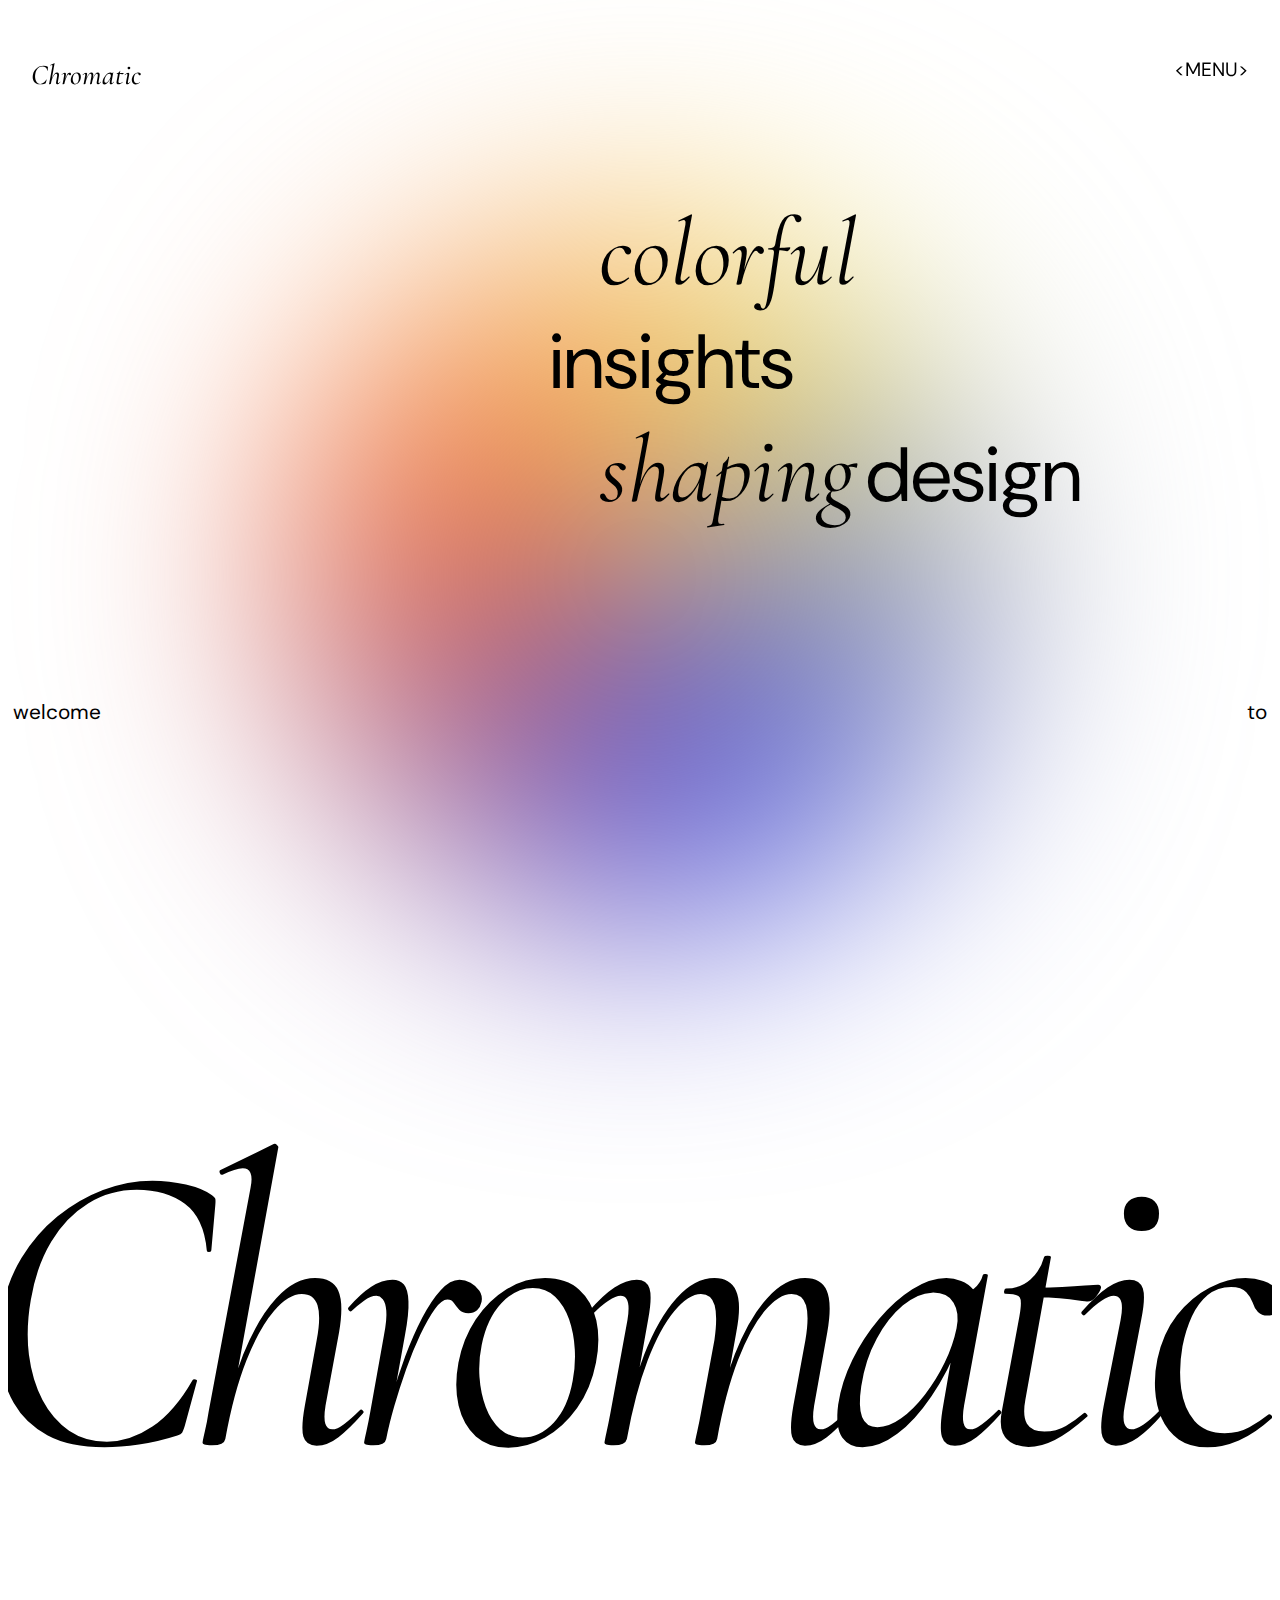
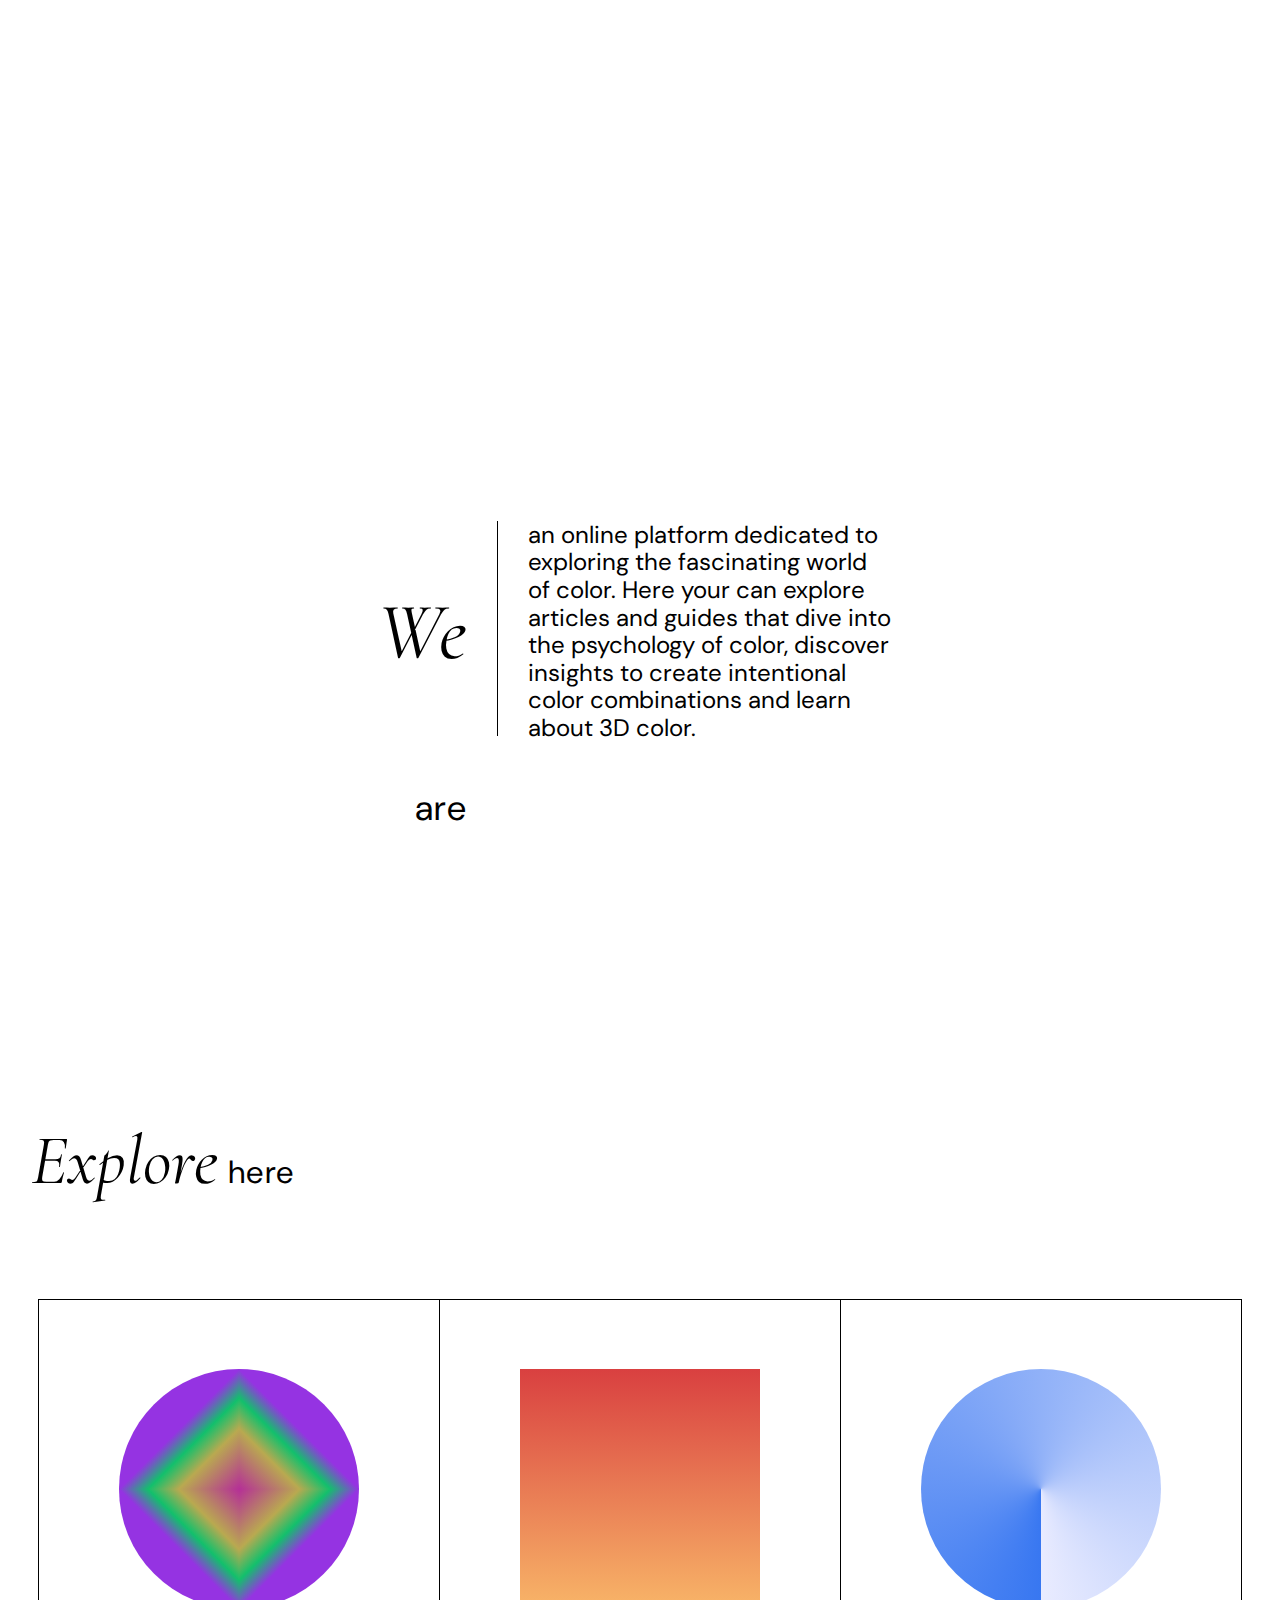
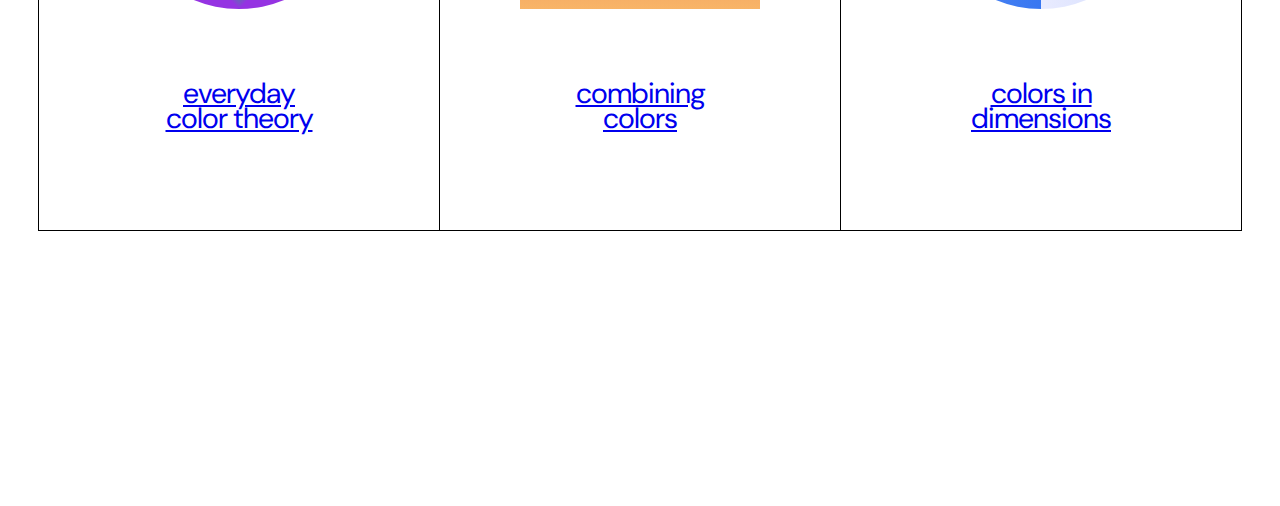
==== commit 267b1a01: "Homepage Final" ====
--- a/index.html
+++ b/index.html
@@ -38,15 +38,16 @@
 			<p class="big-title">Chromatic</p>
 		</div>
 <!--PAGE INTRO-->
-		<section class="intro-container">
+		<section class="intro-box">
+		<div class="intro-container">
   			<div class="intro-heading">
     			<p>We</p>
     			<p>are</p>
 			</div>
   				<div class="intro-line"></div>
-  			<div class="intro-text">
-    			<p>an online platform dedicated to exploring the fascinating world of color. Here your can explore articles and guides that dive into the psychology of color, discover insights to create intentional color combinations and learn about 3D color.</p>
-  			</div>
+    			<p class="intro-text">an online platform dedicated to exploring the fascinating world of color. Here your can explore articles and guides that dive into the psychology of color, discover insights to create intentional color combinations and learn about 3D color.</p>
+  			
+		</div>
 		</section>
 <!--EXPLORE HERE-->
 		<section>
--- a/style.css
+++ b/style.css
@@ -127,6 +127,10 @@
 
 /* PAGE INTRO */
 
+.intro-box{
+  display: flex;
+}
+
 .intro-container {
   display: flex;
   flex-direction: column;
@@ -172,6 +176,7 @@
   font-size: var(--body-font-size);
   line-height: 1.15;
   margin-top: 20px;
+  max-width: 365px;
 }
 
 
@@ -280,6 +285,15 @@
 
 
 
+@media screen and (min-width: 410px) {
+
+  .intro-box{
+    justify-content: center;
+  }
+
+}
+
+
 @media screen and (min-width: 500px) {
 
   :root {
@@ -323,6 +337,8 @@
     --bigtitle-margin-top: -60%;
     --circle-margin-top: -85%;
     --subtext-font-size: 1.3em;
+    --heading-font-size: 1.9em;
+    --body-font-size: 1.3em;
   }
 
   h1 {
@@ -383,6 +399,8 @@
   :root {
     --bigtitle-margin-top: -65%;
     --circle-margin-top: -85%;
+    --heading-font-size: 2.2em;
+    --body-font-size: 1.5em;
   }
 
   h1 {
@@ -395,6 +413,29 @@
     margin-bottom: -65px;
   }
 
+  .intro-container{
+    flex-direction: row;
+  }
+
+  .intro-heading{
+    flex-direction: column;
+    align-items: flex-end;
+  }
+
+  .intro-text {
+    margin-top: 0;
+    margin-left: 30px;
+    width: 376px;
+  }
+
+  .intro-line {
+    border-right: 1px solid black;
+    border-bottom: 0;
+    width: 0;
+    height: 215px; 
+    margin-left: 30px;
+  }
+  
   .article1-decor, .article2-decor, .article3-decor{
     height: 190px; 
     width: 190px;
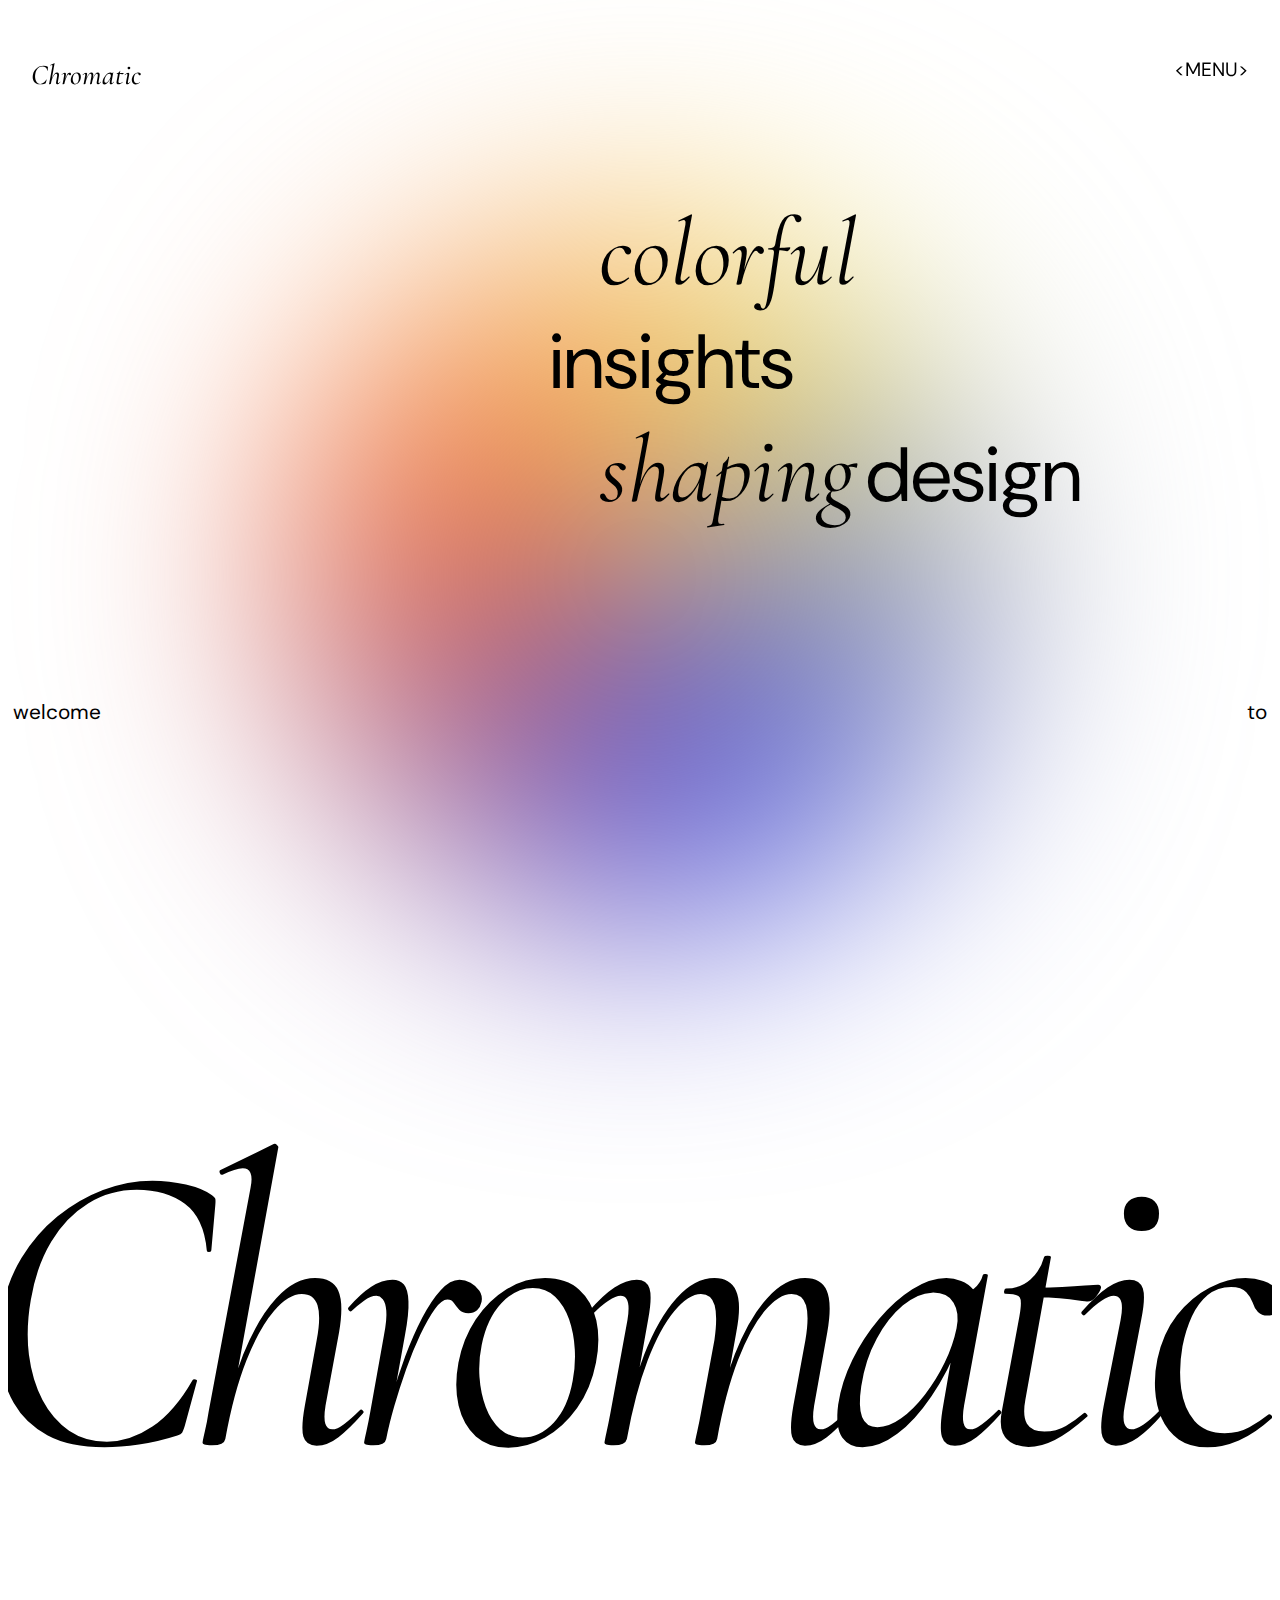
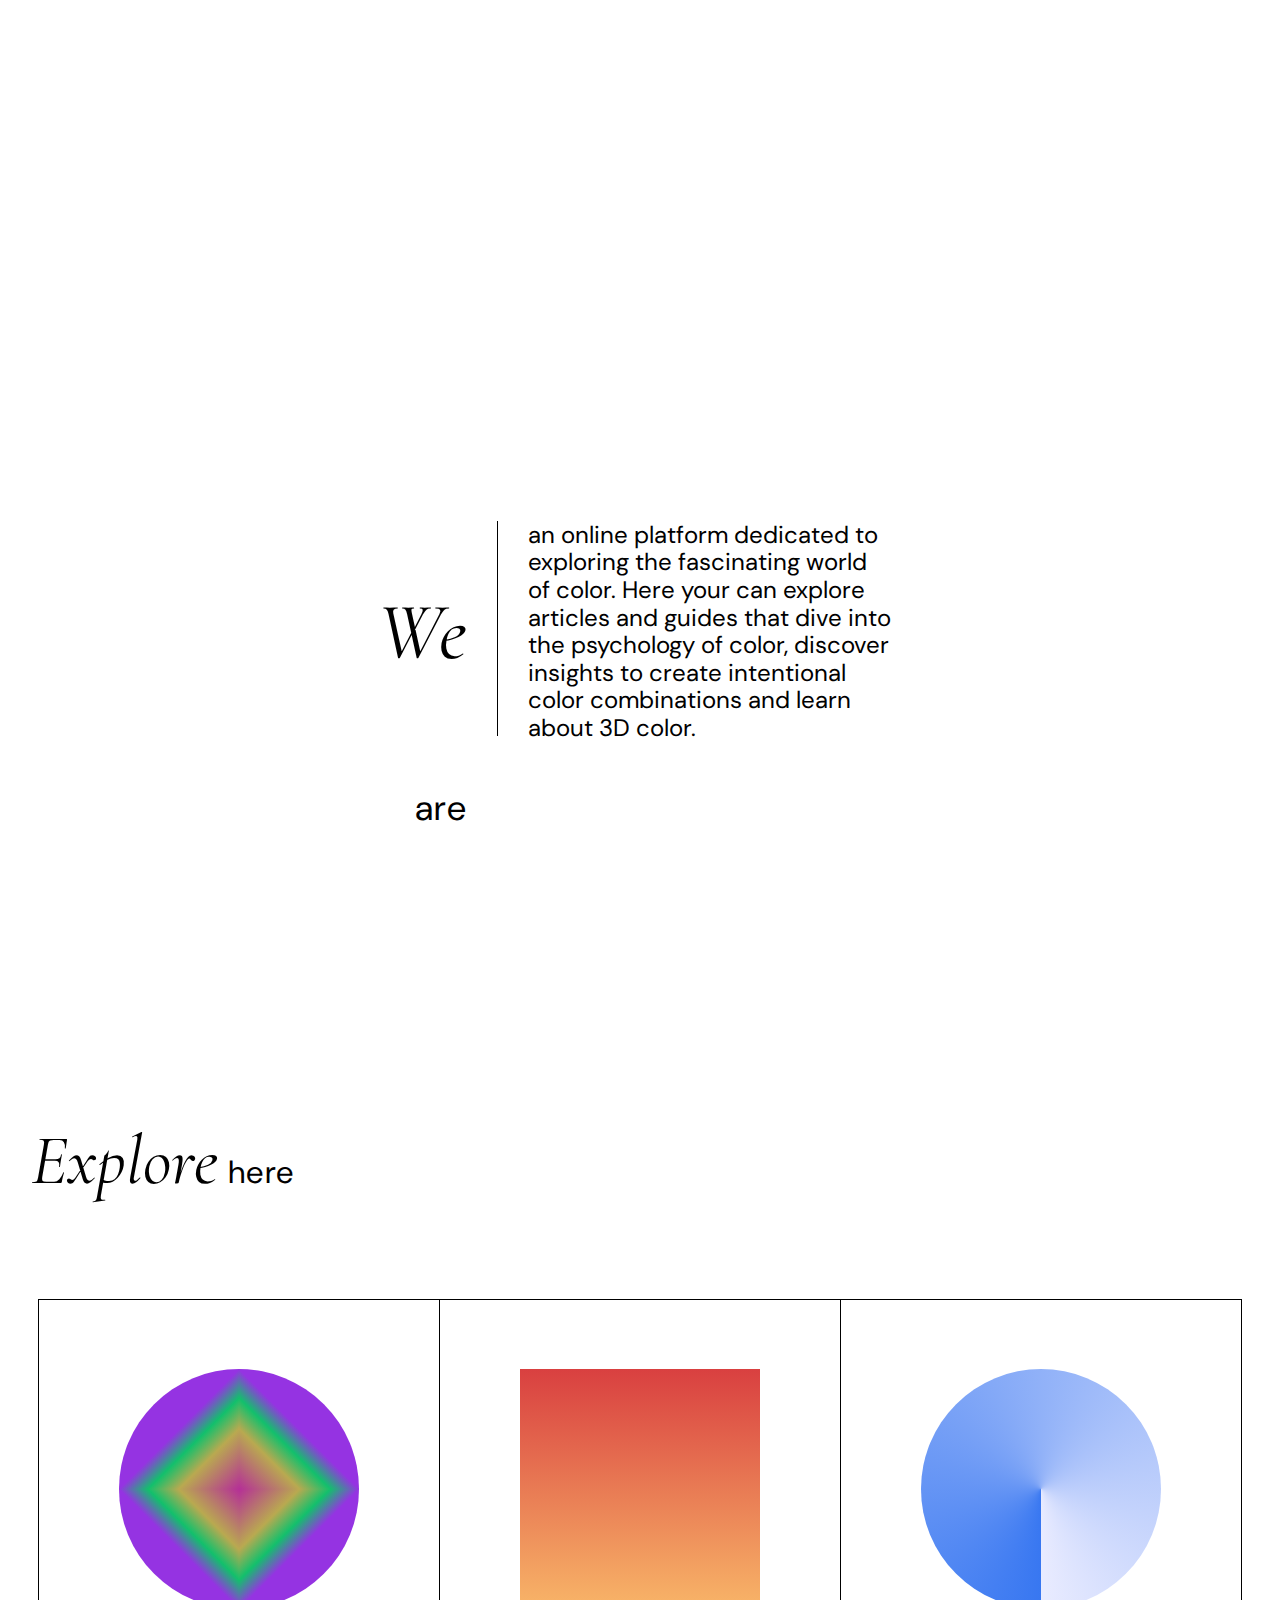
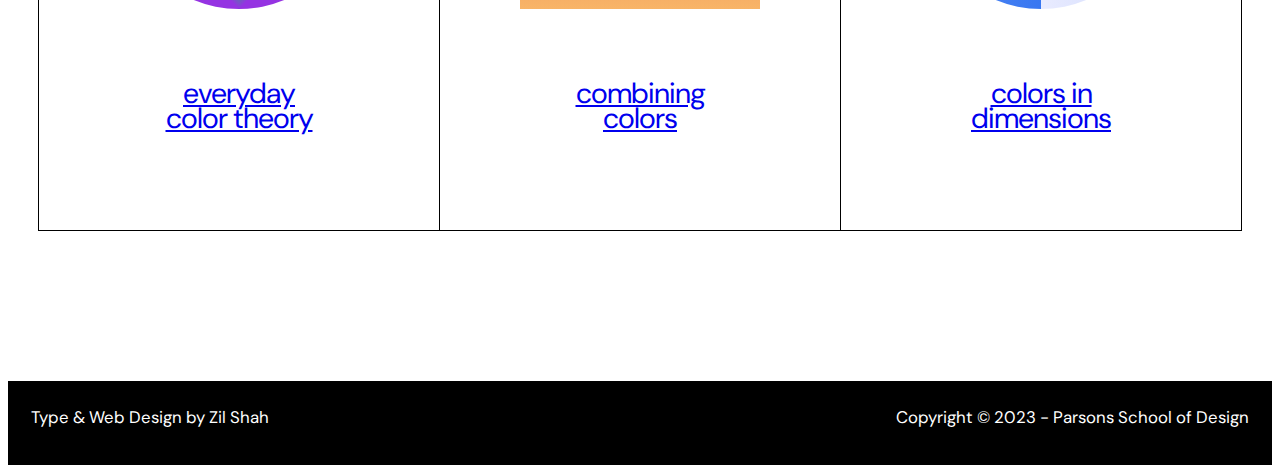
==== commit fc1ad36a: "Colophon" ====
--- a/index.html
+++ b/index.html
@@ -76,6 +76,11 @@
 				</a>
 			</section>
 		</section>
+<!--COLOPHON-->	
+		<footer>
+			<p>Type & Web Design by Zil Shah</p>
+			<p>Copyright © 2023  - Parsons School of Design</p>
+		</footer>
 	</main>
 </body>
 </html>
--- a/style.css
+++ b/style.css
@@ -212,7 +212,7 @@
   flex-direction: column; 
   justify-content: center;
   margin-top: calc(0.5 * var(--margin-top));
-  margin-bottom: calc(5.5 * var(--margin-top));
+  margin-bottom: calc(3 * var(--margin-top));
   margin-left: var(--margin-left);
   margin-right: var(--margin-right);
 }
--- a/website-common.css
+++ b/website-common.css
@@ -13,6 +13,7 @@
 	--headerfont-size: 2.5em;
   --margin-left: 23px;
   --margin-right: 23px;
+  --margin-top: 50px;
 }
   
   
@@ -46,8 +47,43 @@
 }
 
 
+/* FOOTER ELEMENTS */
+footer{
+  display: flex;
+  justify-content: space-between;
+  padding-top: 20px;
+  padding-bottom: 20px;
+  padding-left: var(--margin-left);
+  padding-right: var(--margin-right);
+  align-items: center;
+  z-index: 10000;
+  background-color: black;
+  margin-top: calc(3 * var(--margin-top));
+}
+
+footer p{
+  color: white;
+  font-family: var(--font-dm-sans);
+  font-weight: 400;
+  font-size: calc(0.35 * var(--headerfont-size));
+  margin-top: 5px;
+  width: 110px;
+}
+
+footer p:nth-child(2) {
+  text-align: right;
+}
 
 
+
+/* 705PX */
+@media screen and (min-width: 705px) {
+
+  footer p{
+  width: auto;
+  }
+
+}
 
 
 /* 850PX */
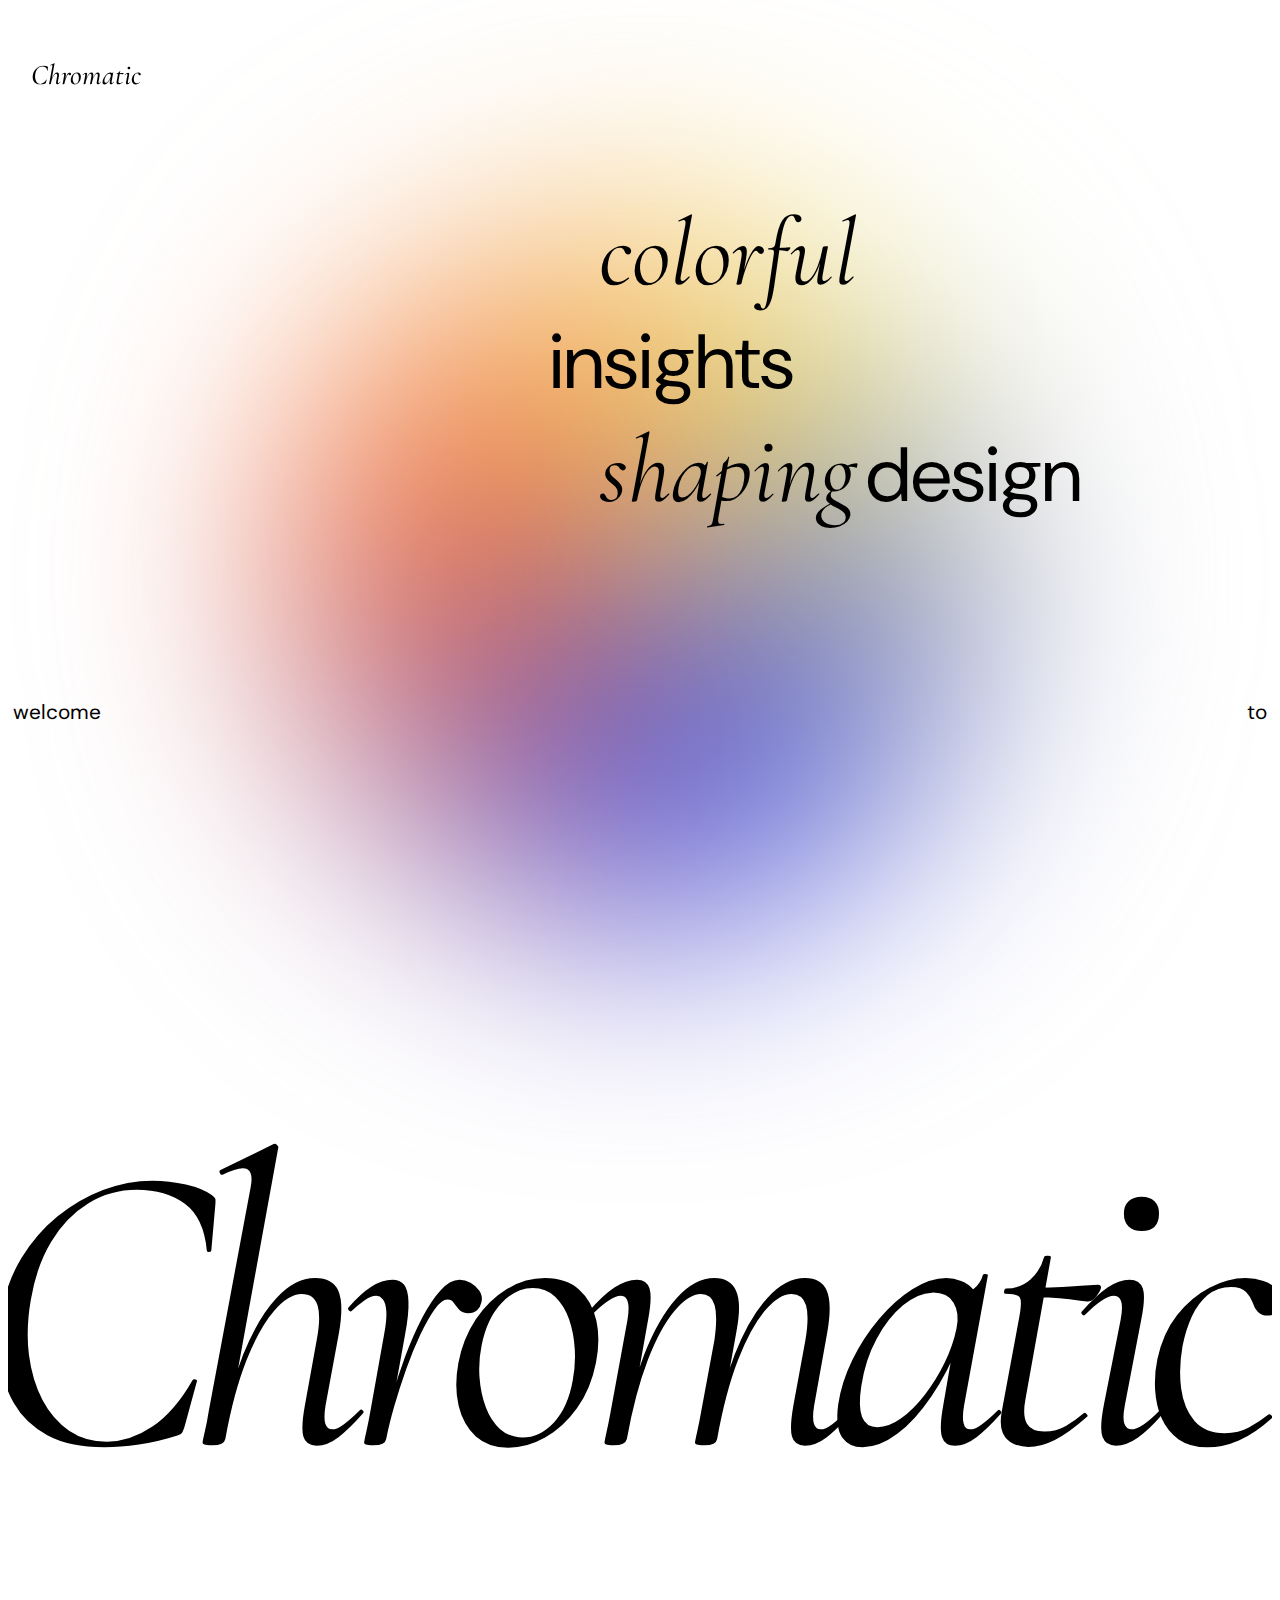
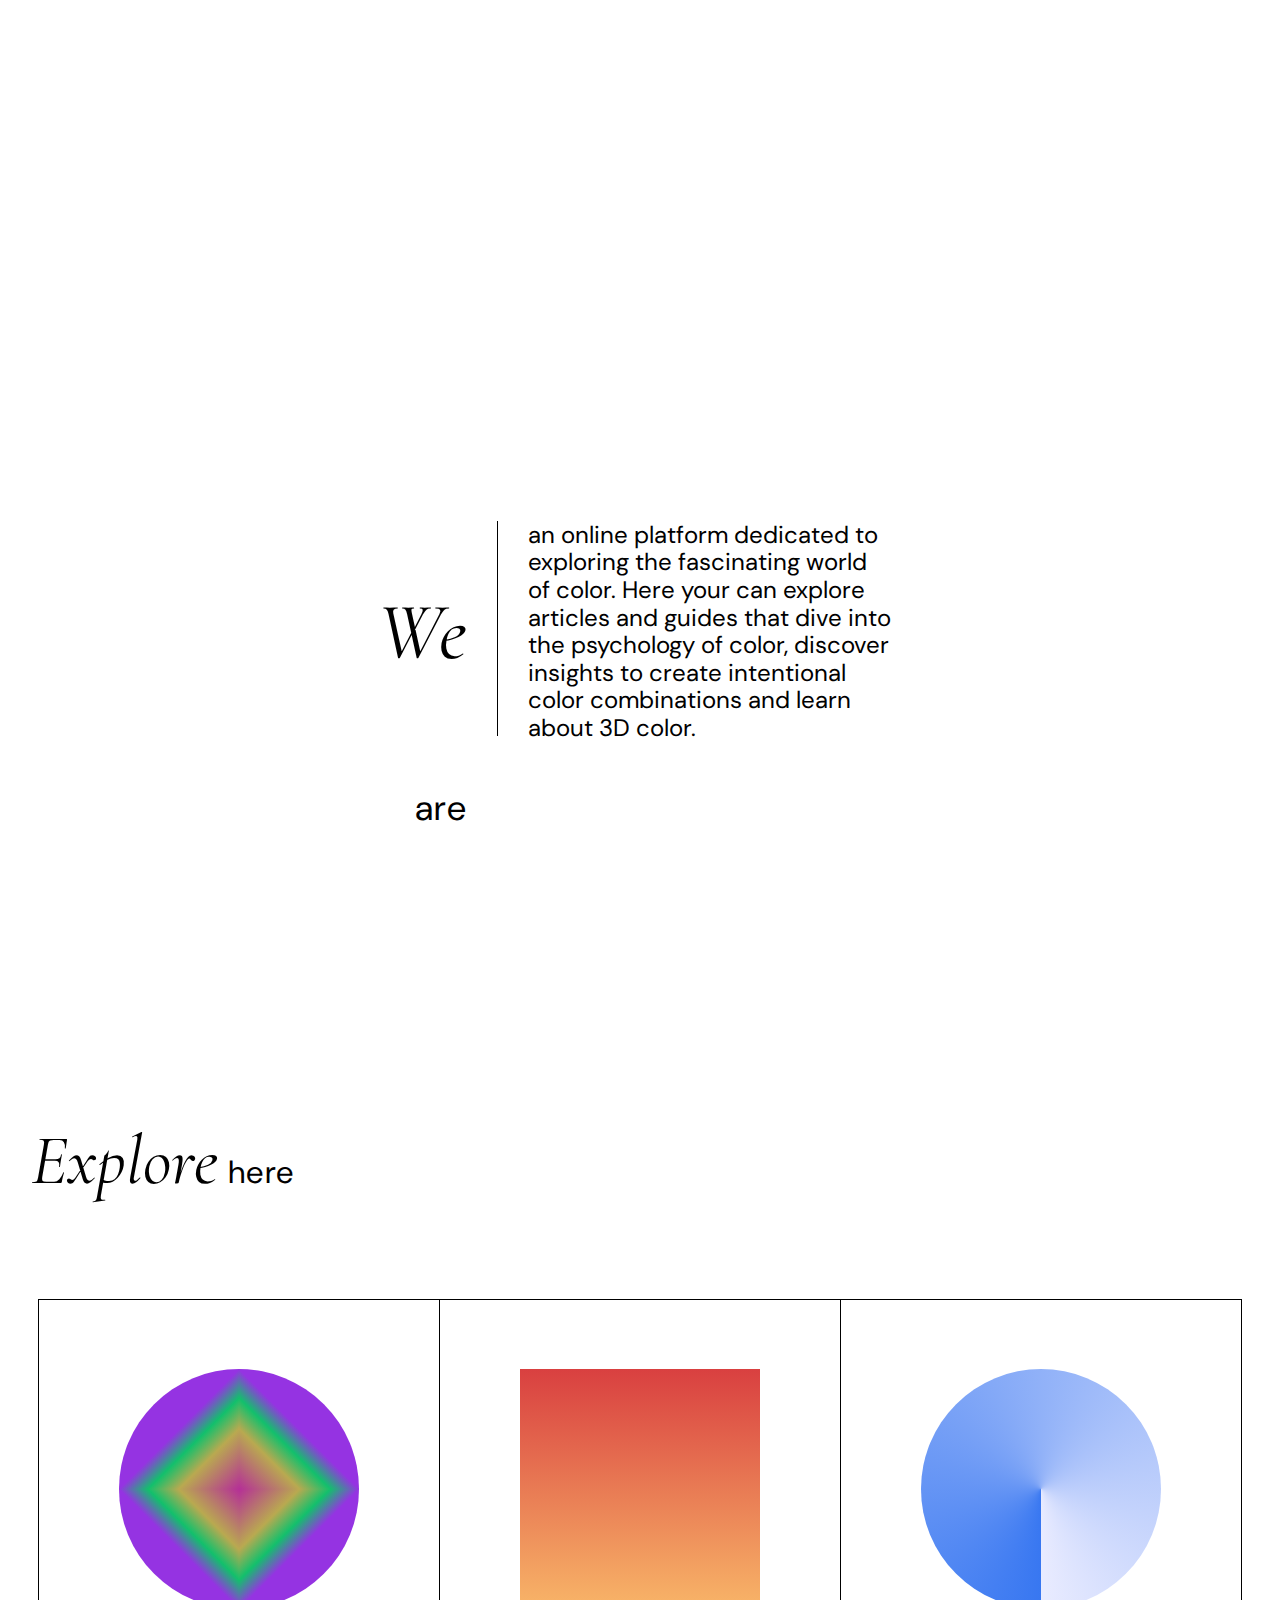
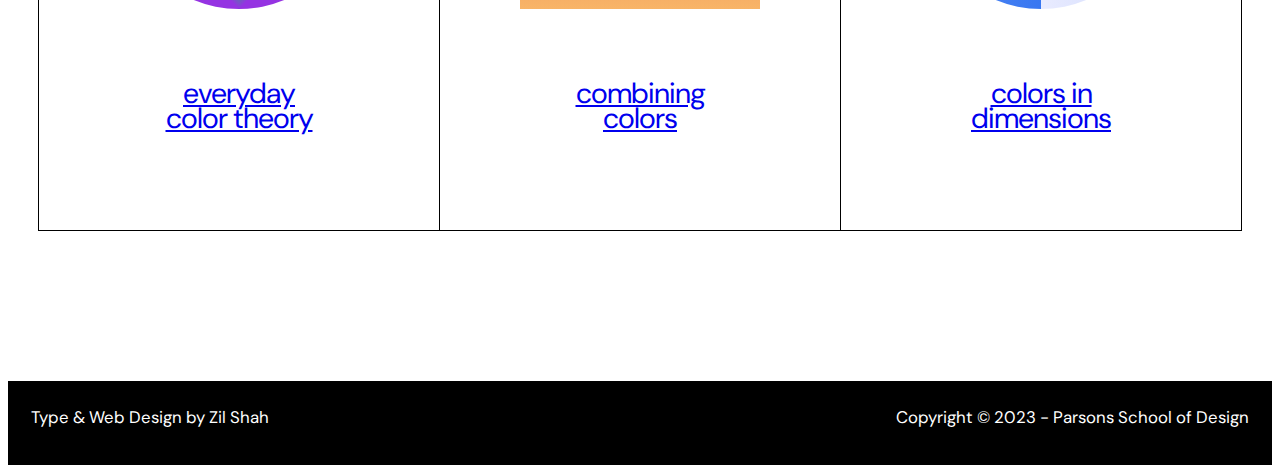
==== commit f83aafa8: "Final Changes" ====
--- a/index.html
+++ b/index.html
@@ -14,8 +14,6 @@
 <!--STICKY HEADER-->	
 		<header>
 			<p>Chromatic</p>
-<!--MENU BUTTON-->
-			<p>&lt;MENU&gt;</p>
 		</header>
 <!--PAGE TITLE-->
 		<h1>
--- a/website-common.css
+++ b/website-common.css
@@ -47,6 +47,7 @@
 }
 
 
+
 /* FOOTER ELEMENTS */
 footer{
   display: flex;
